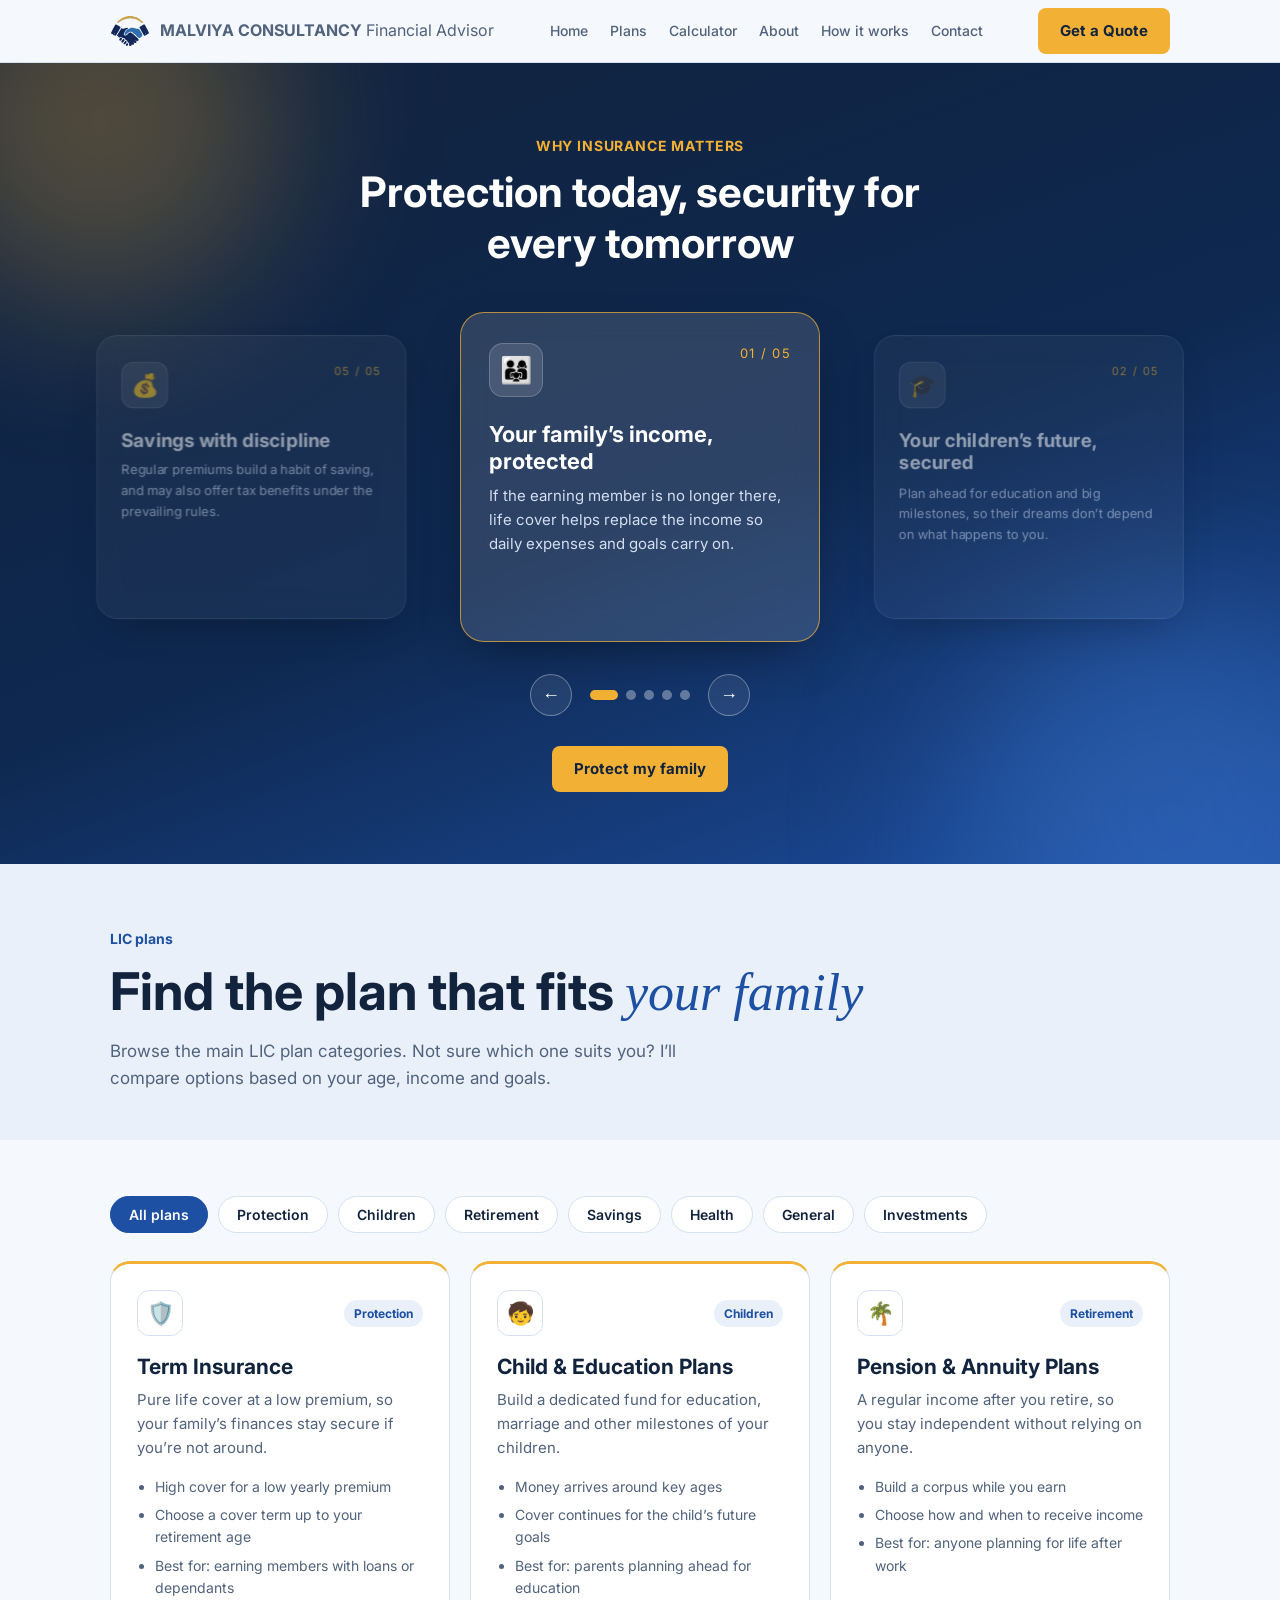
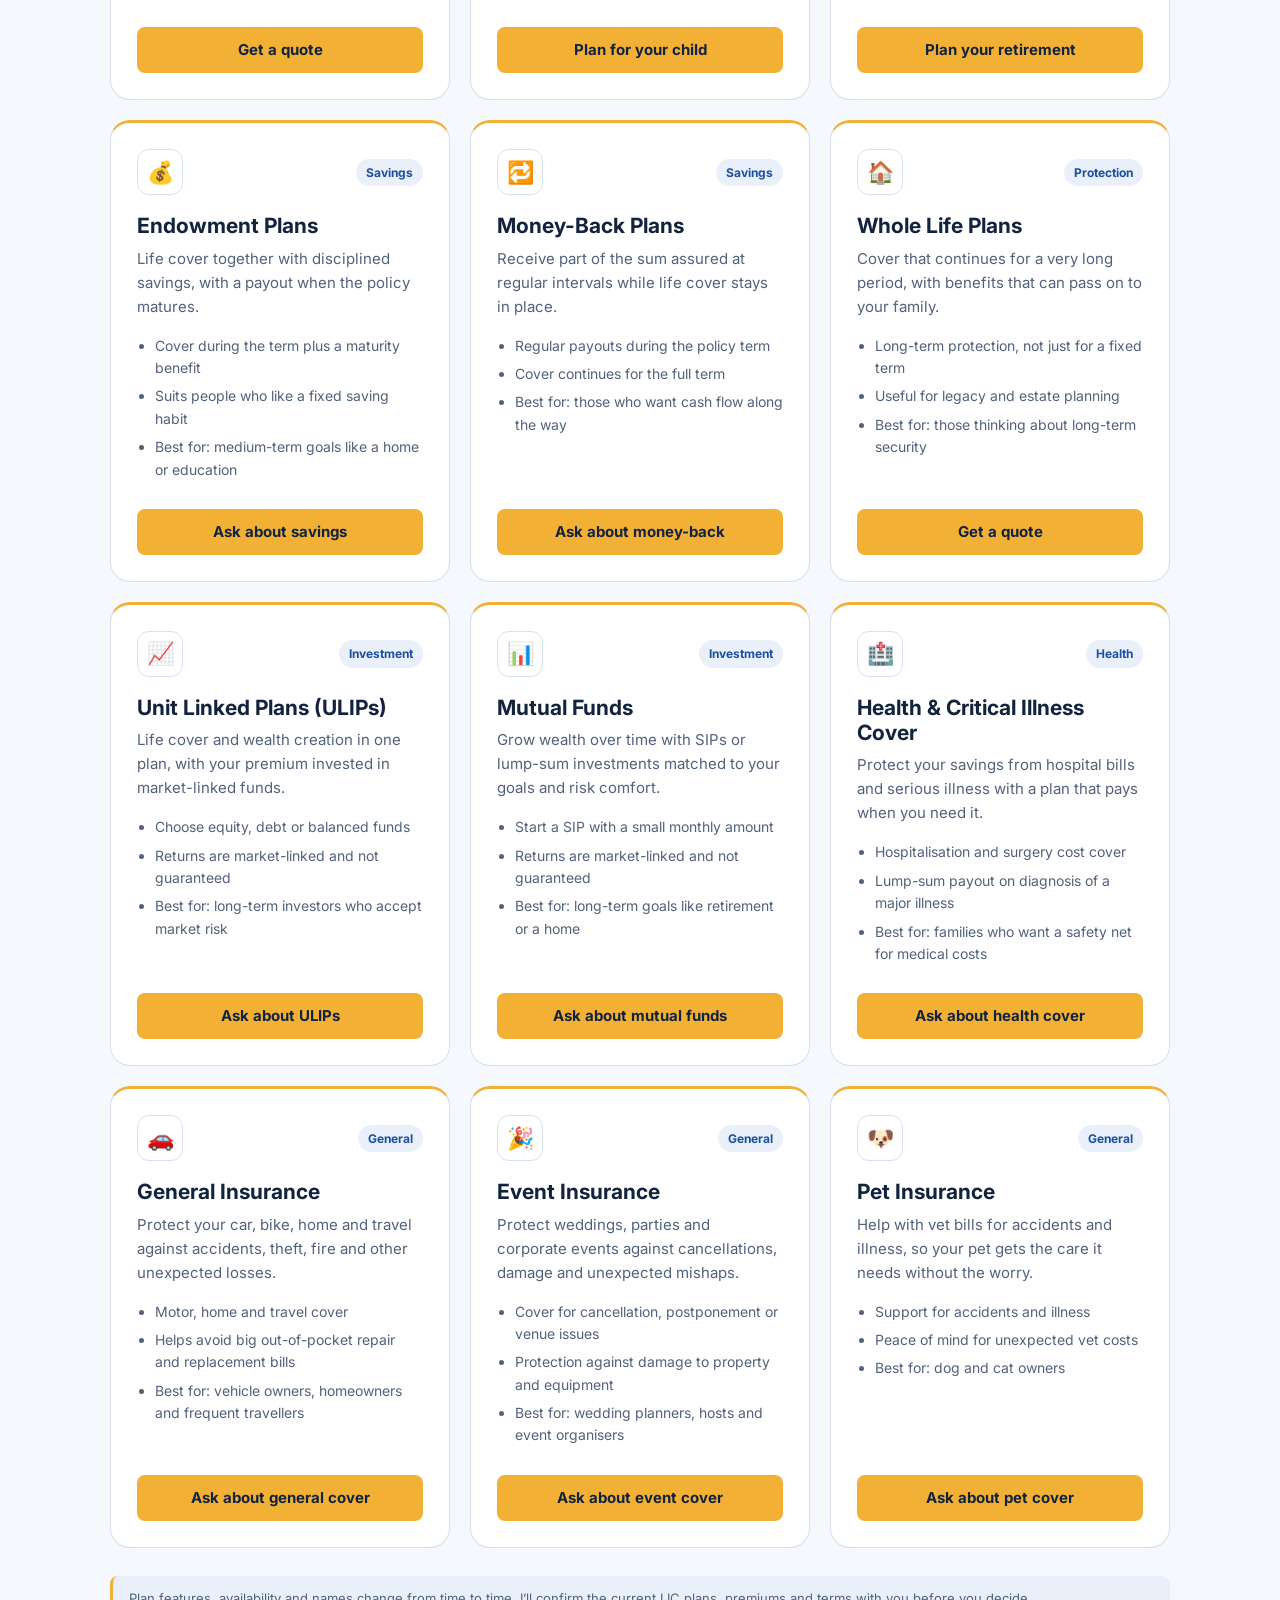
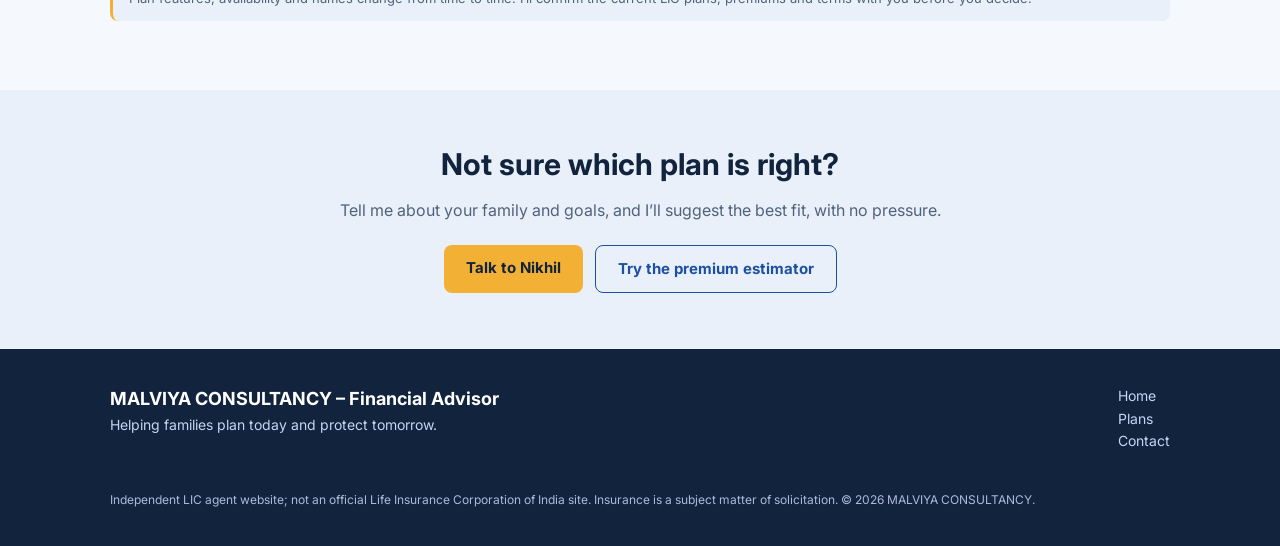
==== plans.html @ bae1ff13 "Add files via upload" ====
<!DOCTYPE html>
<html lang="en">

<head>
  <meta charset="utf-8">
  <meta name="viewport" content="width=device-width, initial-scale=1">
  <title>LIC Plans – Malviya Consultancy</title>
  <meta name="description" content="Browse LIC plan categories: term, child, pension, endowment, money-back, whole life, ULIPs, health, general, event and pet insurance, and mutual funds.">
  <meta name="theme-color" content="#1d4fa3">
  <link rel="icon" type="image/svg+xml" href="images/logo.svg">
  <link rel="stylesheet" href="style/plans.css">
  <link rel="preconnect" href="https://fonts.googleapis.com">
  <link rel="preconnect" href="https://fonts.gstatic.com" crossorigin>
  <link href="https://fonts.googleapis.com/css2?family=Inter:wght@400;500;600;700;800&family=Caveat:wght@600&display=swap" rel="stylesheet">
</head>

<body>

  <header>
    <div class="wrap">
      <nav>
        <a class="logo" href="index.html">
          <img src="images/logo.svg" alt="Nikhil Malviya logo" width="40" height="40">
          <span class="logo-name"><strong>MALVIYA CONSULTANCY</strong> <span>Financial Advisor</span></span>
        </a>
        <ul>
          <li><a href="index.html">Home</a></li>
          <li><a href="plans.html">Plans</a></li>
          <li><a href="index.html#calc">Calculator</a></li>
          <li><a href="index.html#about">About</a></li>
          <li><a href="index.html#how">How it works</a></li>
          <li><a href="index.html#contact">Contact</a></li>
        </ul>
        <a class="btn" href="index.html#contact">Get a Quote</a>
      </nav>
    </div>
  </header>

  <main>
    <section class="fx" id="fx" aria-label="Why insurance matters">
      <div class="wrap">
        <div class="fx-head">
          <div class="fx-eyebrow">Why insurance matters</div>
          <h2>Protection today, security for every tomorrow</h2>
        </div>

        <div class="fx-stage">
          <article class="fx-card">
            <span class="fx-ic">👨‍👩‍👧</span><span class="fx-no">01 / 05</span>
            <h3>Your family’s income, protected</h3>
            <p>If the earning member is no longer there, life cover helps replace the income so daily expenses and goals
              carry on.</p>
          </article>
          <article class="fx-card">
            <span class="fx-ic">🎓</span><span class="fx-no">02 / 05</span>
            <h3>Your children’s future, secured</h3>
            <p>Plan ahead for education and big milestones, so their dreams don’t depend on what happens to you.</p>
          </article>
          <article class="fx-card">
            <span class="fx-ic">🏠</span><span class="fx-no">03 / 05</span>
            <h3>Loans never become a burden</h3>
            <p>A home loan or other liabilities shouldn’t fall on your family. The right cover helps clear them.</p>
          </article>
          <article class="fx-card">
            <span class="fx-ic">🌴</span><span class="fx-no">04 / 05</span>
            <h3>A steady income after retirement</h3>
            <p>Build a corpus while you earn, and receive regular income when you stop working.</p>
          </article>
          <article class="fx-card">
            <span class="fx-ic">💰</span><span class="fx-no">05 / 05</span>
            <h3>Savings with discipline</h3>
            <p>Regular premiums build a habit of saving, and may also offer tax benefits under the prevailing rules.</p>
          </article>
        </div>

        <div class="fx-controls">
          <button class="fx-btn" id="fxPrev" aria-label="Previous">←</button>
          <div class="fx-dots">
            <button class="fx-dot" aria-label="Go to card 1"></button>
            <button class="fx-dot" aria-label="Go to card 2"></button>
            <button class="fx-dot" aria-label="Go to card 3"></button>
            <button class="fx-dot" aria-label="Go to card 4"></button>
            <button class="fx-dot" aria-label="Go to card 5"></button>
          </div>
          <button class="fx-btn" id="fxNext" aria-label="Next">→</button>
        </div>

        <div class="fx-cta"><a class="btn" href="index.html#contact">Protect my family</a></div>
      </div>
    </section>
    <section class="page-hero tint">
      <div class="wrap">
        <div class="eyebrow">LIC plans</div>
        <h1>Find the plan that fits <em>your family</em></h1>
        <p>Browse the main LIC plan categories. Not sure which one suits you? I’ll compare options based on your age,
          income and goals.</p>
      </div>
    </section>

    <section>
      <div class="wrap">
        <div class="chips" id="chips" role="group" aria-label="Filter plans by category">
          <button class="chip active" data-filter="all">All plans</button>
          <button class="chip" data-filter="protection">Protection</button>
          <button class="chip" data-filter="child">Children</button>
          <button class="chip" data-filter="retire">Retirement</button>
          <button class="chip" data-filter="savings">Savings</button>
          <button class="chip" data-filter="health">Health</button>
          <button class="chip" data-filter="general">General</button>
          <button class="chip" data-filter="invest">Investments</button>
        </div>

        <div class="pgrid" id="pgrid">

          <article class="pcard" data-cat="protection">
            <div class="ptop"><span class="pic">🛡️</span><span class="tag">Protection</span></div>
            <h3>Term Insurance</h3>
            <p>Pure life cover at a low premium, so your family’s finances stay secure if you’re not around.</p>
            <ul>
              <li>High cover for a low yearly premium</li>
              <li>Choose a cover term up to your retirement age</li>
              <li>Best for: earning members with loans or dependants</li>
            </ul>
            <a class="btn full" href="index.html#contact">Get a quote</a>
          </article>

          <article class="pcard" data-cat="child">
            <div class="ptop"><span class="pic">🧒</span><span class="tag">Children</span></div>
            <h3>Child &amp; Education Plans</h3>
            <p>Build a dedicated fund for education, marriage and other milestones of your children.</p>
            <ul>
              <li>Money arrives around key ages</li>
              <li>Cover continues for the child’s future goals</li>
              <li>Best for: parents planning ahead for education</li>
            </ul>
            <a class="btn full" href="index.html#contact">Plan for your child</a>
          </article>

          <article class="pcard" data-cat="retire">
            <div class="ptop"><span class="pic">🌴</span><span class="tag">Retirement</span></div>
            <h3>Pension &amp; Annuity Plans</h3>
            <p>A regular income after you retire, so you stay independent without relying on anyone.</p>
            <ul>
              <li>Build a corpus while you earn</li>
              <li>Choose how and when to receive income</li>
              <li>Best for: anyone planning for life after work</li>
            </ul>
            <a class="btn full" href="index.html#contact">Plan your retirement</a>
          </article>

          <article class="pcard" data-cat="savings">
            <div class="ptop"><span class="pic">💰</span><span class="tag">Savings</span></div>
            <h3>Endowment Plans</h3>
            <p>Life cover together with disciplined savings, with a payout when the policy matures.</p>
            <ul>
              <li>Cover during the term plus a maturity benefit</li>
              <li>Suits people who like a fixed saving habit</li>
              <li>Best for: medium-term goals like a home or education</li>
            </ul>
            <a class="btn full" href="index.html#contact">Ask about savings</a>
          </article>

          <article class="pcard" data-cat="savings">
            <div class="ptop"><span class="pic">🔁</span><span class="tag">Savings</span></div>
            <h3>Money-Back Plans</h3>
            <p>Receive part of the sum assured at regular intervals while life cover stays in place.</p>
            <ul>
              <li>Regular payouts during the policy term</li>
              <li>Cover continues for the full term</li>
              <li>Best for: those who want cash flow along the way</li>
            </ul>
            <a class="btn full" href="index.html#contact">Ask about money-back</a>
          </article>

          <article class="pcard" data-cat="protection">
            <div class="ptop"><span class="pic">🏠</span><span class="tag">Protection</span></div>
            <h3>Whole Life Plans</h3>
            <p>Cover that continues for a very long period, with benefits that can pass on to your family.</p>
            <ul>
              <li>Long-term protection, not just for a fixed term</li>
              <li>Useful for legacy and estate planning</li>
              <li>Best for: those thinking about long-term security</li>
            </ul>
            <a class="btn full" href="index.html#contact">Get a quote</a>
          </article>
          <article class="pcard" data-cat="invest">
            <div class="ptop"><span class="pic">📈</span><span class="tag">Investment</span></div>
            <h3>Unit Linked Plans (ULIPs)</h3>
            <p>Life cover and wealth creation in one plan, with your premium invested in market-linked funds.</p>
            <ul>
              <li>Choose equity, debt or balanced funds</li>
              <li>Returns are market-linked and not guaranteed</li>
              <li>Best for: long-term investors who accept market risk</li>
            </ul>
            <a class="btn full" href="index.html#contact">Ask about ULIPs</a>
          </article>

          <article class="pcard" id="mutual" data-cat="invest">
            <div class="ptop"><span class="pic">📊</span><span class="tag">Investment</span></div>
            <h3>Mutual Funds</h3>
            <p>Grow wealth over time with SIPs or lump-sum investments matched to your goals and risk comfort.</p>
            <ul>
              <li>Start a SIP with a small monthly amount</li>
              <li>Returns are market-linked and not guaranteed</li>
              <li>Best for: long-term goals like retirement or a home</li>
            </ul>
            <a class="btn full" href="index.html#contact">Ask about mutual funds</a>
          </article>

          <article class="pcard" id="health" data-cat="health">
            <div class="ptop"><span class="pic">🏥</span><span class="tag">Health</span></div>
            <h3>Health &amp; Critical Illness Cover</h3>
            <p>Protect your savings from hospital bills and serious illness with a plan that pays when you need it.</p>
            <ul>
              <li>Hospitalisation and surgery cost cover</li>
              <li>Lump-sum payout on diagnosis of a major illness</li>
              <li>Best for: families who want a safety net for medical costs</li>
            </ul>
            <a class="btn full" href="index.html#contact">Ask about health cover</a>
          </article>
          
          <article class="pcard" id="general" data-cat="general">
            <div class="ptop"><span class="pic">🚗</span><span class="tag">General</span></div>
            <h3>General Insurance</h3>
            <p>Protect your car, bike, home and travel against accidents, theft, fire and other unexpected losses.</p>
            <ul>
              <li>Motor, home and travel cover</li>
              <li>Helps avoid big out-of-pocket repair and replacement bills</li>
              <li>Best for: vehicle owners, homeowners and frequent travellers</li>
            </ul>
            <a class="btn full" href="index.html#contact">Ask about general cover</a>
          </article>
          <article class="pcard" id="event" data-cat="general">
            <div class="ptop"><span class="pic">🎉</span><span class="tag">General</span></div>
            <h3>Event Insurance</h3>
            <p>Protect weddings, parties and corporate events against cancellations, damage and unexpected mishaps.</p>
            <ul>
              <li>Cover for cancellation, postponement or venue issues</li>
              <li>Protection against damage to property and equipment</li>
              <li>Best for: wedding planners, hosts and event organisers</li>
            </ul>
            <a class="btn full" href="index.html#contact">Ask about event cover</a>
          </article>
          <article class="pcard" id="pet" data-cat="general">
            <div class="ptop"><span class="pic">🐶</span><span class="tag">General</span></div>
            <h3>Pet Insurance</h3>
            <p>Help with vet bills for accidents and illness, so your pet gets the care it needs without the worry.</p>
            <ul>
              <li>Support for accidents and illness</li>
              <li>Peace of mind for unexpected vet costs</li>
              <li>Best for: dog and cat owners</li>
            </ul>
            <a class="btn full" href="index.html#contact">Ask about pet cover</a>
          </article>

        </div>

        <p class="note-box">Plan features, availability and names change from time to time. I’ll confirm the current LIC
          plans, premiums and terms with you before you decide.</p>
      </div>
    </section>

    <section class="tint">
      <div class="wrap center">
        <h2>Not sure which plan is right?</h2>
        <p>Tell me about your family and goals, and I’ll suggest the best fit, with no pressure.</p>
        <div class="btns" style="justify-content:center"><a class="btn" href="index.html#contact">Talk to Nikhil</a><a
            class="btn o" href="index.html#calc">Try the premium estimator</a></div>
      </div>
    </section>
  </main>

  <footer>
    <div class="wrap">
      <div><b>MALVIYA CONSULTANCY – Financial Advisor</b><br>Helping families plan today and protect tomorrow.</div>
      <div><a href="index.html">Home</a><a href="plans.html">Plans</a><a href="index.html#contact">Contact</a></div>
      <div class="note full">Independent LIC agent website; not an official Life Insurance Corporation of India site.
        Insurance is a subject matter of solicitation. © 2026 MALVIYA CONSULTANCY.</div>
    </div>
  </footer>

  <script src="script.js" defer></script>
  <script src="transition.js" defer></script>
</body>

</html>
---- style/plans.css ----
:root {
    --primary: #1d4fa3;
    --primary-dark: #153b7c;
    --bg: #f5f8fd;
    --tint: #e9f0fa;
    --card: #ffffff;
    --line: #d5e1f2;
    --head: #12233d;
    --text: #51627c;
    --footer: #12233d;
    --gold: #f2b134;
    --gold-dark: #e5a21f;
}

* {
    box-sizing: border-box
}

html {
    scroll-behavior: smooth;
    scroll-padding-top: 70px
}

body {
    margin: 0;
    background: var(--bg);
    color: var(--text);
    font-family: Inter, system-ui, -apple-system, Segoe UI, Roboto, sans-serif;
    line-height: 1.6
}

h1,
h2,
h3 {
    color: var(--head);
    margin: 0;
    line-height: 1.2
}

h2 {
    font-size: 30px;
    margin-bottom: 8px
}

.wrap {
    max-width: 1100px;
    margin: auto;
    padding: 0 20px
}

section {
    padding: 56px 0
}

.tint {
    background: var(--tint)
}

.center {
    text-align: center
}

/* header */
header {
    position: sticky;
    top: 0;
    z-index: 10;
    background: var(--bg);
    border-bottom: 1px solid var(--line)
}

nav {
    display: flex;
    align-items: center;
    justify-content: space-between;
    height: 62px
}

.logo {
    font-weight: 800;
    color: var(--head);
    display: flex;
    gap: 8px;
    align-items: center;
    text-decoration: none;
    white-space: nowrap
}

.logo b {
    width: 28px;
    height: 28px;
    border-radius: 50%;
    border: 3px solid var(--primary);
    display: inline-block;
    flex: none
}

.logo span {
    font-weight: 400;
    color: var(--text)
}

nav ul {
    display: flex;
    gap: 22px;
    list-style: none;
    margin: 0;
    padding: 0;
    font-size: 14px
}

nav a {
    color: var(--text);
    text-decoration: none;
    font-weight: 500
}

nav ul a:hover {
    color: var(--primary)
}

nav .btn {
    white-space: nowrap
}

/* buttons */
.btn {
    display: inline-block;
    background: var(--gold);
    color: var(--head);
    font-weight: 700;
    padding: 11px 22px;
    border-radius: 8px;
    text-decoration: none;
    border: 0;
    font-size: 15px;
    cursor: pointer;
    font-family: inherit
}

.btn:hover {
    background: var(--gold-dark)
}

.btn.o {
    background: transparent;
    color: var(--primary);
    border: 1.5px solid var(--primary)
}

.btn.o:hover {
    background: var(--primary);
    color: #fff
}

.btn.full {
    width: 100%;
    margin-top: 16px
}

.btns {
    display: flex;
    gap: 12px;
    margin-top: 22px;
    flex-wrap: wrap
}

/* hero */
.hero {
    display: grid;
    grid-template-columns: 1.1fr 1fr;
    gap: 36px;
    align-items: center;
    padding: 56px 20px
}

.eyebrow {
    color: var(--primary);
    font-weight: 700;
    font-size: 14px
}

.hero h1 {
    font-size: clamp(34px, 5vw, 54px);
    margin: 10px 0 14px;
    min-height: 2.5em
}

.hero h1 .hl {
    color: var(--primary)
}

.art {
    background: linear-gradient(135deg, #d9e6f8, #f8ebcb);
    border-radius: 20px;
    aspect-ratio: 4/3;
    display: grid;
    place-items: center
}

/* cards */
.grid3 {
    display: grid;
    grid-template-columns: repeat(3, 1fr);
    gap: 16px
}

.card {
    background: var(--card);
    border: 1px solid var(--line);
    border-top: 3px solid var(--gold);
    border-radius: 14px;
    padding: 20px
}

.tint .card {
    background: #fff
}

.card h3 {
    font-size: 17px;
    margin: 10px 0 6px
}

.card p {
    margin: 0;
    font-size: 14px
}

.two {
    display: grid;
    grid-template-columns: 1fr 1fr;
    gap: 36px;
    align-items: center
}

/* forms */
label {
    display: block;
    font-size: 13px;
    font-weight: 600;
    margin: 12px 0 4px;
    color: var(--head)
}

input,
select {
    width: 100%;
    padding: 11px;
    border-radius: 8px;
    border: 1px solid var(--line);
    background: #fff;
    color: var(--head);
    font-size: 15px;
    font-family: inherit
}

input:focus,
select:focus {
    outline: 2px solid var(--gold);
    border-color: var(--primary)
}

.res {
    margin-top: 16px;
    border: 1px dashed var(--primary);
    border-radius: 10px;
    padding: 14px;
    background: var(--tint)
}

.res strong {
    display: block;
    font-size: 26px;
    color: var(--primary)
}

.res small {
    font-size: 12px
}

/* plans (home page) */
.plans-head {
    display: grid;
    grid-template-columns: 1.4fr 1fr;
    gap: 40px;
    align-items: end;
    margin-bottom: 36px
}

.plans-head h2 {
    font-size: clamp(32px, 4.5vw, 52px);
    line-height: 1.15;
    margin: 0
}

.plans-head em {
    font-family: Georgia, 'Times New Roman', serif;
    font-style: italic;
    font-weight: 400;
    color: var(--primary)
}

.plans-head p {
    margin: 0;
    font-size: 17px
}

.plan-grid {
    display: grid;
    grid-template-columns: repeat(3, 1fr);
    gap: 20px
}

.plan {
    position: relative;
    display: flex;
    flex-direction: column;
    background: var(--card);
    border: 1px solid var(--line);
    border-top: 3px solid var(--gold);
    border-radius: 24px;
    padding: 32px;
    transition: transform .2s, box-shadow .2s, border-color .2s
}

.plan:hover {
    transform: translateY(-3px);
    border-color: var(--gold);
    box-shadow: 0 10px 26px rgba(29, 79, 163, .16)
}

.num {
    position: absolute;
    top: 24px;
    right: 28px;
    font-size: 13px;
    letter-spacing: .1em;
    color: var(--gold-dark)
}

.pic {
    width: 46px;
    height: 46px;
    border-radius: 12px;
    background: #fff;
    border: 1px solid var(--line);
    display: grid;
    place-items: center;
    font-size: 22px;
    margin-bottom: 28px
}

.plan h3 {
    font-size: 22px;
    margin: 0 0 10px
}

.plan p {
    margin: 0 0 28px;
    font-size: 15px;
    flex: 1
}

.more {
    border-top: 1px solid var(--line);
    padding-top: 18px;
    color: var(--head);
    font-weight: 600;
    font-size: 15px;
    text-decoration: none
}

.more:hover {
    color: var(--primary)
}

/* ===== How it works – accordion gallery ===== */
.accordion-gallery {
    --ag-accent: var(--gold);
    --ag-gap: 10px;
    --ag-radius: 16px;
    display: flex;
    flex-direction: row;
    gap: var(--ag-gap);
    width: 100%;
    height: 440px;
    margin-top: 32px;
    perspective: 1400px;
    perspective-origin: 50% 50%;
    text-align: left;
}

.ag-panel {
    --ag-gray: .7;
    --ag-dim: .3;
    position: relative;
    flex: 1 1 0;
    min-width: 0;
    min-height: 0;
    overflow: hidden;
    border-radius: var(--ag-radius);
    cursor: pointer;
    outline: none;
    transform-style: preserve-3d;
    transform-origin: center;
    background: #12233d;
    box-shadow: 0 12px 30px -16px rgba(18, 35, 61, .6);
    will-change: flex-grow, transform;
    -webkit-tap-highlight-color: transparent;
}

.ag-panel:focus-visible {
    box-shadow: 0 0 0 2px var(--ag-accent), 0 12px 30px -16px rgba(18, 35, 61, .6)
}

.ag-frame {
    position: absolute;
    inset: 0;
    display: block;
    overflow: hidden;
    border-radius: inherit
}

.ag-media {
    position: absolute;
    inset: 0;
    display: block;
    background: var(--bg);
    filter: grayscale(var(--ag-gray))
}

.ag-panel:nth-child(1) .ag-media {
    background: linear-gradient(160deg, #3b74c9, #1d4fa3)
}

.ag-panel:nth-child(2) .ag-media {
    background: linear-gradient(160deg, #2f63b5, #173f85)
}

.ag-panel:nth-child(3) .ag-media {
    background: linear-gradient(160deg, #254f9b, #12336b)
}

.ag-panel:nth-child(4) .ag-media {
    background: linear-gradient(160deg, #1c4082, #0e2850)
}

.ag-panel:nth-child(5) .ag-media {
    background: linear-gradient(160deg, #16336a, #12233d)
}

.ag-art {
    position: absolute;
    top: 22px;
    left: 22px;
    display: flex;
    flex-direction: column;
    gap: 10px;
    will-change: transform
}

.ag-art b {
    font-size: clamp(28px, 3.2vw, 44px);
    line-height: 1;
    color: var(--gold);
    font-weight: 800;
    letter-spacing: -.02em
}

.ag-art i {
    font-style: normal;
    font-size: clamp(28px, 3vw, 40px);
    line-height: 1
}

.ag-overlay {
    position: absolute;
    inset: 0;
    pointer-events: none;
    background: linear-gradient(180deg, transparent 40%, rgba(11, 25, 50, .65) 100%), rgba(11, 25, 50, var(--ag-dim))
}

.ag-label {
    position: absolute;
    left: 20px;
    right: 20px;
    bottom: 20px;
    z-index: 2;
    display: flex;
    align-items: stretch;
    gap: 12px;
    pointer-events: none
}

.ag-bar {
    flex: none;
    width: 3px;
    border-radius: 3px;
    background: var(--ag-accent);
    opacity: 0;
    box-shadow: 0 0 12px rgba(242, 177, 52, .6)
}

.ag-text {
    display: block;
    color: #fff;
    opacity: 0;
    text-shadow: 0 2px 14px rgba(0, 0, 0, .4)
}

.ag-text strong {
    display: block;
    font-size: clamp(17px, 1.6vw, 22px);
    line-height: 1.25
}

.ag-text small {
    display: block;
    margin-top: 4px;
    font-size: 14px;
    line-height: 1.45;
    opacity: .92;
    max-width: 34ch
}

/* advisor */
.who {
    display: flex;
    gap: 16px;
    align-items: center;
    margin-top: 16px
}

.who h3 {
    font-size: 18px;
    margin: 0
}

.av {
    width: 56px;
    height: 56px;
    border-radius: 50%;
    background: var(--primary);
    color: #fff;
    display: grid;
    place-items: center;
    font-weight: 800;
    flex: none
}

/* footer */
footer {
    background: var(--footer);
    color: #c4d6f2;
    padding: 36px 0;
    font-size: 14px
}

footer .wrap {
    display: flex;
    justify-content: space-between;
    gap: 20px;
    flex-wrap: wrap
}

footer b {
    color: #fff;
    font-size: 18px
}

footer a {
    color: #c4d6f2;
    display: block;
    text-decoration: none
}

footer a:hover {
    color: #fff
}

.note {
    font-size: 12px;
    margin-top: 18px;
    opacity: .85
}

footer .full {
    flex-basis: 100%
}

/* ===== Plans page ===== */
.page-hero {
    padding: 64px 0 48px
}

.page-hero h1 {
    font-size: clamp(32px, 5vw, 52px);
    margin: 10px 0 14px
}

.page-hero h1 em {
    font-family: Georgia, 'Times New Roman', serif;
    font-style: italic;
    font-weight: 400;
    color: var(--primary)
}

.page-hero p {
    max-width: 56ch;
    margin: 0;
    font-size: 17px
}

.chips {
    display: flex;
    gap: 10px;
    flex-wrap: wrap;
    margin-bottom: 28px
}

.chip {
    border: 1.5px solid var(--line);
    background: #fff;
    color: var(--head);
    padding: 9px 18px;
    border-radius: 999px;
    font-weight: 600;
    font-size: 14px;
    cursor: pointer;
    font-family: inherit
}

.chip:hover {
    border-color: var(--primary)
}

.chip.active {
    background: var(--primary);
    border-color: var(--primary);
    color: #fff
}

.pgrid {
    display: grid;
    grid-template-columns: repeat(3, 1fr);
    gap: 20px
}

.pcard {
    display: flex;
    flex-direction: column;
    background: #fff;
    border: 1px solid var(--line);
    border-top: 3px solid var(--gold);
    border-radius: 20px;
    padding: 26px;
    transition: transform .2s, box-shadow .2s
}

.pcard:hover {
    transform: translateY(-3px);
    box-shadow: 0 10px 26px rgba(29, 79, 163, .16)
}

.pcard[hidden] {
    display: none
}

.ptop {
    display: flex;
    justify-content: space-between;
    align-items: center;
    margin-bottom: 18px
}

.ptop .pic {
    margin-bottom: 0
}

.tag {
    font-size: 12px;
    font-weight: 700;
    color: var(--primary);
    background: var(--tint);
    padding: 4px 10px;
    border-radius: 999px
}

.pcard h3 {
    font-size: 21px;
    margin: 0 0 8px
}

.pcard p {
    margin: 0 0 16px;
    font-size: 15px
}

.pcard ul {
    margin: 0 0 22px;
    padding-left: 18px;
    font-size: 14px;
    flex: 1
}

.pcard li {
    margin-bottom: 6px
}

.pcard .btn.full {
    margin-top: 0;
    text-align: center
}

.note-box {
    margin-top: 28px;
    font-size: 13px;
    background: var(--tint);
    border-left: 3px solid var(--gold);
    padding: 12px 16px;
    border-radius: 8px
}

/* responsive */
@media(max-width:900px) {
    .pgrid {
        grid-template-columns: 1fr 1fr
    }
}

@media(max-width:820px) {
    nav ul {
        display: none
    }

    .hero,
    .two {
        grid-template-columns: 1fr
    }

    .grid3 {
        grid-template-columns: 1fr
    }

    .plans-head {
        grid-template-columns: 1fr;
        gap: 12px
    }

    .plan-grid {
        grid-template-columns: 1fr
    }
}

@media(max-width:600px) {
    .pgrid {
        grid-template-columns: 1fr
    }

    .logo span {
        display: none
    }

    nav .btn {
        padding: 9px 14px;
        font-size: 14px
    }
}

@media(max-width:520px) {
    .accordion-gallery {
        flex-direction: column;
        perspective: none;
        height: auto
    }

    .ag-panel {
        flex: 0 0 auto;
        height: 84px;
        transform: none !important
    }

    .ag-art {
        flex-direction: row;
        align-items: center;
        top: 18px
    }
}

@media(prefers-reduced-motion:reduce) {

    .ag-panel,
    .ag-art {
        will-change: auto
    }
}

/* ===== Why insurance matters – glass card carousel ===== */
.fx {
    position: relative;
    overflow: hidden;
    color: #fff;
    padding: 72px 0;
    background: linear-gradient(160deg, #12233d 0%, #0e2850 55%, #1d4fa3 100%)
}

.fx::before,
.fx::after {
    content: "";
    position: absolute;
    border-radius: 50%;
    filter: blur(80px);
    pointer-events: none
}

.fx::before {
    width: 360px;
    height: 360px;
    background: rgba(242, 177, 52, .28);
    top: -120px;
    left: -80px
}

.fx::after {
    width: 420px;
    height: 420px;
    background: rgba(59, 116, 201, .45);
    bottom: -160px;
    right: -100px
}

.fx .wrap {
    position: relative;
    z-index: 1
}

.fx-head {
    text-align: center;
    max-width: 640px;
    margin: 0 auto
}

.fx-eyebrow {
    color: var(--gold);
    font-weight: 700;
    font-size: 14px;
    letter-spacing: .06em;
    text-transform: uppercase
}

.fx h2 {
    color: #fff;
    font-size: clamp(28px, 4vw, 42px);
    margin: 10px 0 0
}

.fx-stage {
    position: relative;
    height: 330px;
    margin-top: 44px
}

.fx-card {
    position: absolute;
    top: 0;
    left: 50%;
    width: min(360px, 82%);
    height: 100%;
    padding: 30px 28px;
    border-radius: 24px;
    background: rgba(255, 255, 255, .08);
    border: 1px solid rgba(255, 255, 255, .2);
    -webkit-backdrop-filter: blur(16px);
    backdrop-filter: blur(16px);
    box-shadow: 0 20px 50px -20px rgba(0, 0, 0, .5);
    transition: transform .6s cubic-bezier(.22, .8, .3, 1), opacity .6s, border-color .6s;
    opacity: 0;
    pointer-events: none;
    transform: translateX(-50%) scale(.7);
    cursor: pointer;
}

.fx-card[data-pos="0"] {
    opacity: 1;
    pointer-events: auto;
    transform: translateX(-50%) scale(1);
    z-index: 3;
    border-color: rgba(242, 177, 52, .7);
    background: rgba(255, 255, 255, .13);
    cursor: default
}

.fx-card[data-pos="-1"] {
    opacity: .55;
    pointer-events: auto;
    transform: translateX(calc(-50% - 108%)) scale(.86);
    z-index: 2
}

.fx-card[data-pos="1"] {
    opacity: .55;
    pointer-events: auto;
    transform: translateX(calc(-50% + 108%)) scale(.86);
    z-index: 2
}

.fx-ic {
    display: grid;
    place-items: center;
    width: 54px;
    height: 54px;
    border-radius: 14px;
    font-size: 26px;
    background: rgba(255, 255, 255, .12);
    border: 1px solid rgba(255, 255, 255, .2)
}

.fx-no {
    position: absolute;
    top: 30px;
    right: 28px;
    font-size: 13px;
    letter-spacing: .1em;
    color: var(--gold)
}

.fx-card h3 {
    color: #fff;
    font-size: 22px;
    margin: 24px 0 10px
}

.fx-card p {
    margin: 0;
    color: #d3def2;
    font-size: 15px;
    line-height: 1.6
}

.fx-controls {
    display: flex;
    align-items: center;
    justify-content: center;
    gap: 18px;
    margin-top: 32px
}

.fx-btn {
    width: 42px;
    height: 42px;
    border-radius: 50%;
    border: 1px solid rgba(255, 255, 255, .35);
    background: rgba(255, 255, 255, .08);
    color: #fff;
    font-size: 18px;
    cursor: pointer
}

.fx-btn:hover {
    background: var(--gold);
    border-color: var(--gold);
    color: var(--head)
}

.fx-dots {
    display: flex;
    gap: 8px
}

.fx-dot {
    width: 10px;
    height: 10px;
    padding: 0;
    border-radius: 999px;
    border: 0;
    background: rgba(255, 255, 255, .35);
    cursor: pointer;
    transition: width .3s, background .3s
}

.fx-dot.on {
    width: 28px;
    background: var(--gold)
}

.fx-cta {
    text-align: center;
    margin-top: 30px
}

@media(max-width:760px) {
    .fx-stage {
        height: 350px
    }

    .fx-card[data-pos="-1"],
    .fx-card[data-pos="1"] {
        opacity: 0;
        pointer-events: none
    }
}

/* ===== Why insurance matters – glass card carousel ===== */
.fx {
    position: relative;
    overflow: hidden;
    color: #fff;
    padding: 72px 0;
    background: linear-gradient(160deg, #12233d 0%, #0e2850 55%, #1d4fa3 100%)
}

.fx::before,
.fx::after {
    content: "";
    position: absolute;
    border-radius: 50%;
    filter: blur(80px);
    pointer-events: none
}

.fx::before {
    width: 360px;
    height: 360px;
    background: rgba(242, 177, 52, .28);
    top: -120px;
    left: -80px
}

.fx::after {
    width: 420px;
    height: 420px;
    background: rgba(59, 116, 201, .45);
    bottom: -160px;
    right: -100px
}

.fx .wrap {
    position: relative;
    z-index: 1
}

.fx-head {
    text-align: center;
    max-width: 640px;
    margin: 0 auto
}

.fx-eyebrow {
    color: var(--gold);
    font-weight: 700;
    font-size: 14px;
    letter-spacing: .06em;
    text-transform: uppercase
}

.fx h2 {
    color: #fff;
    font-size: clamp(28px, 4vw, 42px);
    margin: 10px 0 0
}

.fx-stage {
    position: relative;
    height: 330px;
    margin-top: 44px
}

.fx-card {
    position: absolute;
    top: 0;
    left: 50%;
    width: min(360px, 82%);
    height: 100%;
    padding: 30px 28px;
    border-radius: 24px;
    background: rgba(255, 255, 255, .08);
    border: 1px solid rgba(255, 255, 255, .2);
    -webkit-backdrop-filter: blur(16px);
    backdrop-filter: blur(16px);
    box-shadow: 0 20px 50px -20px rgba(0, 0, 0, .5);
    transition: transform .6s cubic-bezier(.22, .8, .3, 1), opacity .6s, border-color .6s;
    opacity: 0;
    pointer-events: none;
    transform: translateX(-50%) scale(.7);
    cursor: pointer;
}

.fx-card[data-pos="0"] {
    opacity: 1;
    pointer-events: auto;
    transform: translateX(-50%) scale(1);
    z-index: 3;
    border-color: rgba(242, 177, 52, .7);
    background: rgba(255, 255, 255, .13);
    cursor: default
}

.fx-card[data-pos="-1"] {
    opacity: .55;
    pointer-events: auto;
    transform: translateX(calc(-50% - 108%)) scale(.86);
    z-index: 2
}

.fx-card[data-pos="1"] {
    opacity: .55;
    pointer-events: auto;
    transform: translateX(calc(-50% + 108%)) scale(.86);
    z-index: 2
}

.fx-ic {
    display: grid;
    place-items: center;
    width: 54px;
    height: 54px;
    border-radius: 14px;
    font-size: 26px;
    background: rgba(255, 255, 255, .12);
    border: 1px solid rgba(255, 255, 255, .2)
}

.fx-no {
    position: absolute;
    top: 30px;
    right: 28px;
    font-size: 13px;
    letter-spacing: .1em;
    color: var(--gold)
}

.fx-card h3 {
    color: #fff;
    font-size: 22px;
    margin: 24px 0 10px
}

.fx-card p {
    margin: 0;
    color: #d3def2;
    font-size: 15px;
    line-height: 1.6
}

.fx-controls {
    display: flex;
    align-items: center;
    justify-content: center;
    gap: 18px;
    margin-top: 32px
}

.fx-btn {
    width: 42px;
    height: 42px;
    border-radius: 50%;
    border: 1px solid rgba(255, 255, 255, .35);
    background: rgba(255, 255, 255, .08);
    color: #fff;
    font-size: 18px;
    cursor: pointer
}

.fx-btn:hover {
    background: var(--gold);
    border-color: var(--gold);
    color: var(--head)
}

.fx-dots {
    display: flex;
    gap: 8px
}

.fx-dot {
    width: 10px;
    height: 10px;
    padding: 0;
    border-radius: 999px;
    border: 0;
    background: rgba(255, 255, 255, .35);
    cursor: pointer;
    transition: width .3s, background .3s
}

.fx-dot.on {
    width: 28px;
    background: var(--gold)
}

.fx-cta {
    text-align: center;
    margin-top: 30px
}

@media(max-width:760px) {
    .fx-stage {
        height: 350px
    }

    .fx-card[data-pos="-1"],
    .fx-card[data-pos="1"] {
        opacity: 0;
        pointer-events: none
    }
}

/* Mobile header spacing – works whatever the class names are */
@media (max-width: 600px) {

    header nav,
    header>div,
    header .wrap {
        display: flex !important;
        align-items: center !important;
        justify-content: space-between !important;
        gap: 14px !important;
    }

    header .wrap {
        padding-left: 16px !important;
        padding-right: 16px !important;
    }

    /* the logo / brand name */
    header nav>a:first-child,
    header .logo {
        min-width: 0 !important;
        font-size: 14px !important;
        line-height: 1.2 !important;
        flex: 1 1 auto !important;
    }

    /* the Get a Quote button */
    header nav>a:last-child,
    header .btn {
        flex: none !important;
        padding: 9px 14px !important;
        font-size: 14px !important;
        white-space: nowrap !important;
    }
}

/* ===== Smooth page transitions ===== */
/* Chrome, Edge and Safari: native cross-fade between pages */
@view-transition {
    navigation: auto;
}

::view-transition-old(root) {
    animation: pt-out .35s ease both;
}

::view-transition-new(root) {
    animation: pt-in .45s ease both;
}

@keyframes pt-out {
    to {
        opacity: 0;
    }
}

@keyframes pt-in {
    from {
        opacity: 0;
    }
}

/* Other browsers (e.g. Firefox): fallback fade, switched on by transition.js */
body.pt-fallback-in {
    animation: pt-in .45s ease both;
}

body.pt-fallback-out {
    opacity: 0;
    transition: opacity .3s ease;
}

@media (prefers-reduced-motion: reduce) {

    ::view-transition-old(root),
    ::view-transition-new(root) {
        animation: none;
    }

    body.pt-fallback-in {
        animation: none;
    }

    body.pt-fallback-out {
        transition: none;
        opacity: 1;
    }
}

/* Logo */
.logo { display: flex; align-items: center; gap: 10px; text-decoration: none; }
.logo img {
  width: 40px;
  height: 40px;          /* always square, so the ratio never changes */
  flex: none;            /* stops the logo shrinking next to long text */
  display: block;
}

@media (max-width: 600px) {
  .logo img { width: 32px; height: 32px; }
}
/* Logo text */
.logo-name {
  display: block;
  min-width: 0;
  font-weight: 800;
  line-height: 1.2;
  color: #072251;
  white-space: nowrap;
}
.logo-name span {              /* "· LIC Advisor" part */
  font-weight: 400;
  color: var(--text);
}

@media (max-width: 600px) {
  .logo-name { font-size: 15px; }
  .logo-name span { display: none; }   /* hide only "· LIC Advisor" on phones */
}




body { overflow-x: hidden; }

@media (max-width: 600px) {
  .logo { overflow: hidden; }
  .logo-name { font-size: 13px; overflow: hidden; text-overflow: ellipsis; }
  .page-hero { padding: 40px 0 32px; }
  .fx { padding: 48px 0; }
  .fx-stage { height: 380px; }
  .fx-card { padding: 24px 20px; }
  .fx-card h3 { font-size: 20px; }
  .pcard { padding: 20px; }
  .chips { gap: 8px; }
  .chip { padding: 8px 14px; font-size: 13px; }
}




@media (max-width: 820px) {
    html { scroll-padding-top: 110px; }

    header nav {
        width: 100%;
        height: auto;
        flex-wrap: wrap;
        row-gap: 2px !important;
        padding: 8px 0 4px;
    }

    header nav ul {
        display: flex;
        order: 3;
        flex: 0 0 100%;
        gap: 18px;
        overflow-x: auto;
        white-space: nowrap;
        padding: 4px 0 8px;
        font-size: 14px;
        scrollbar-width: none;
    }

    header nav ul::-webkit-scrollbar { display: none; }
}

@media (max-width: 600px) {
    .logo .logo-name { display: block; font-size: 13px; }
    .logo .logo-name span { display: none; }
}
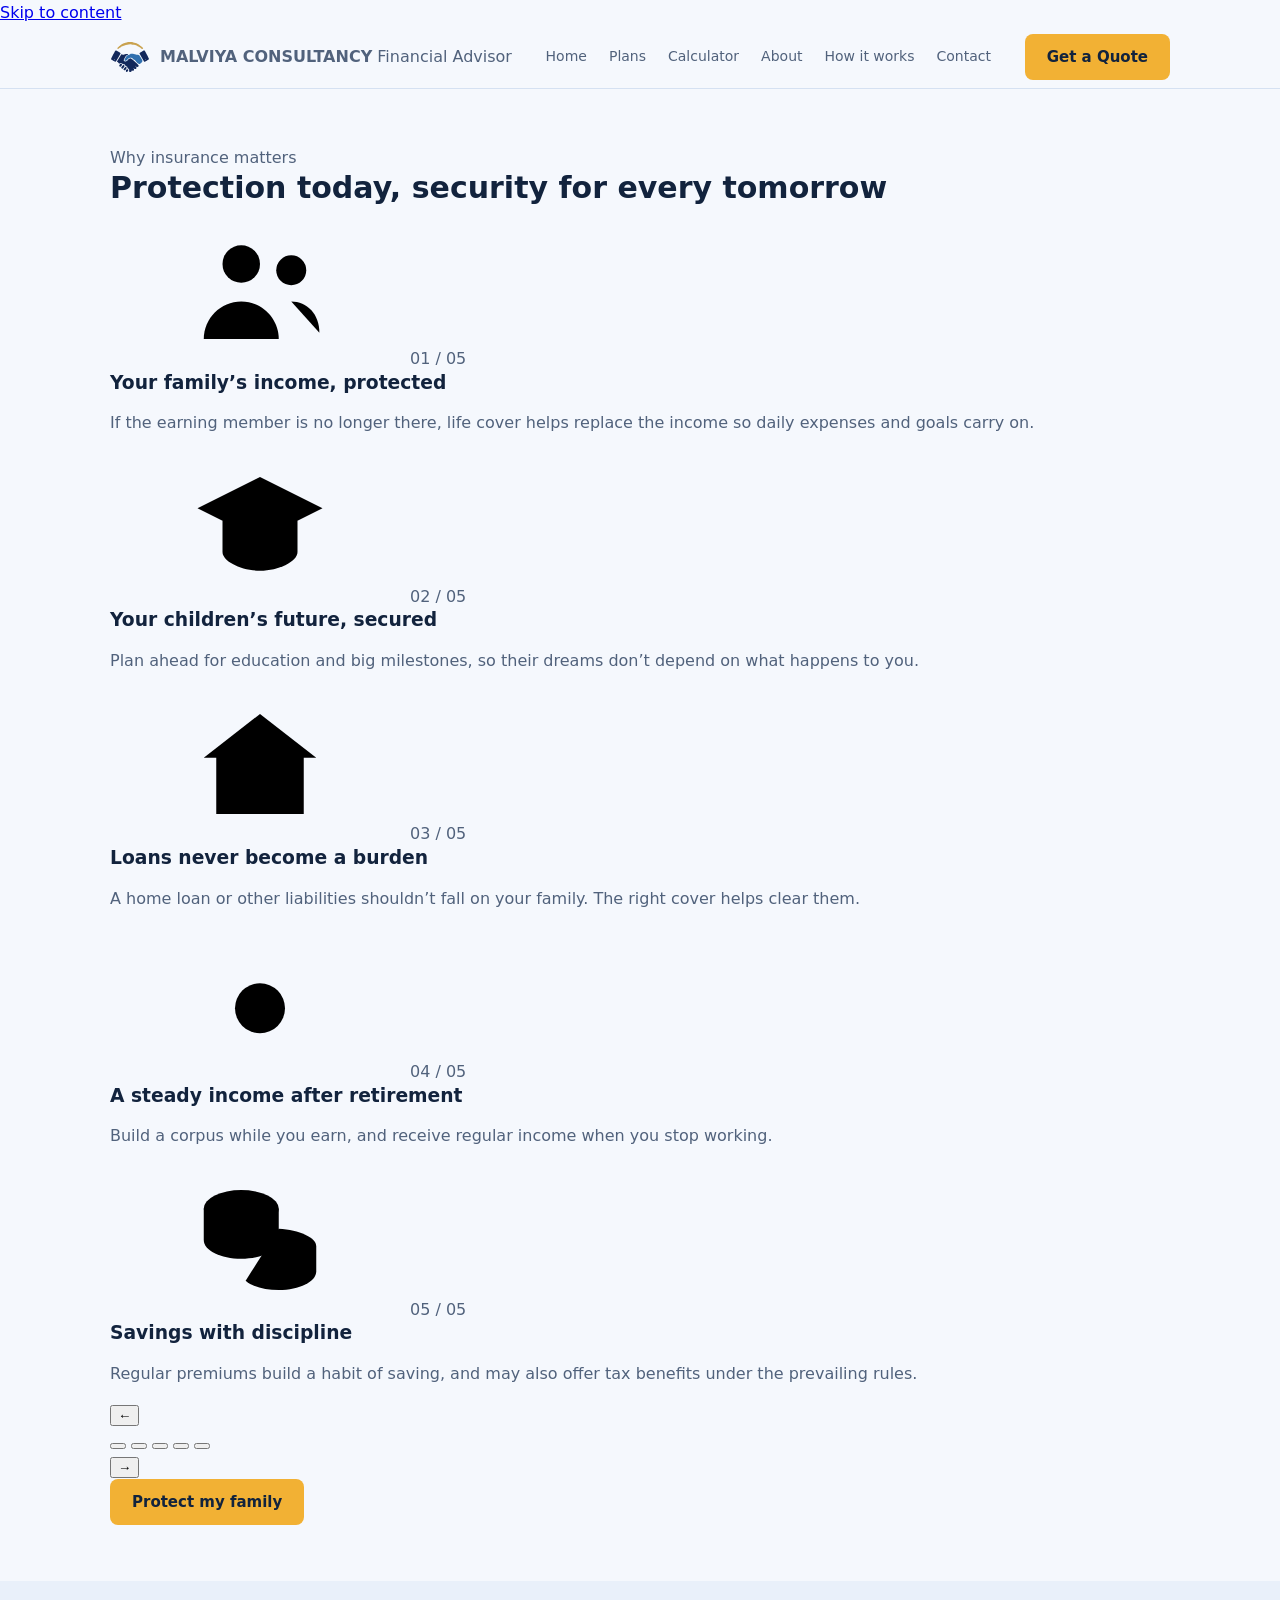
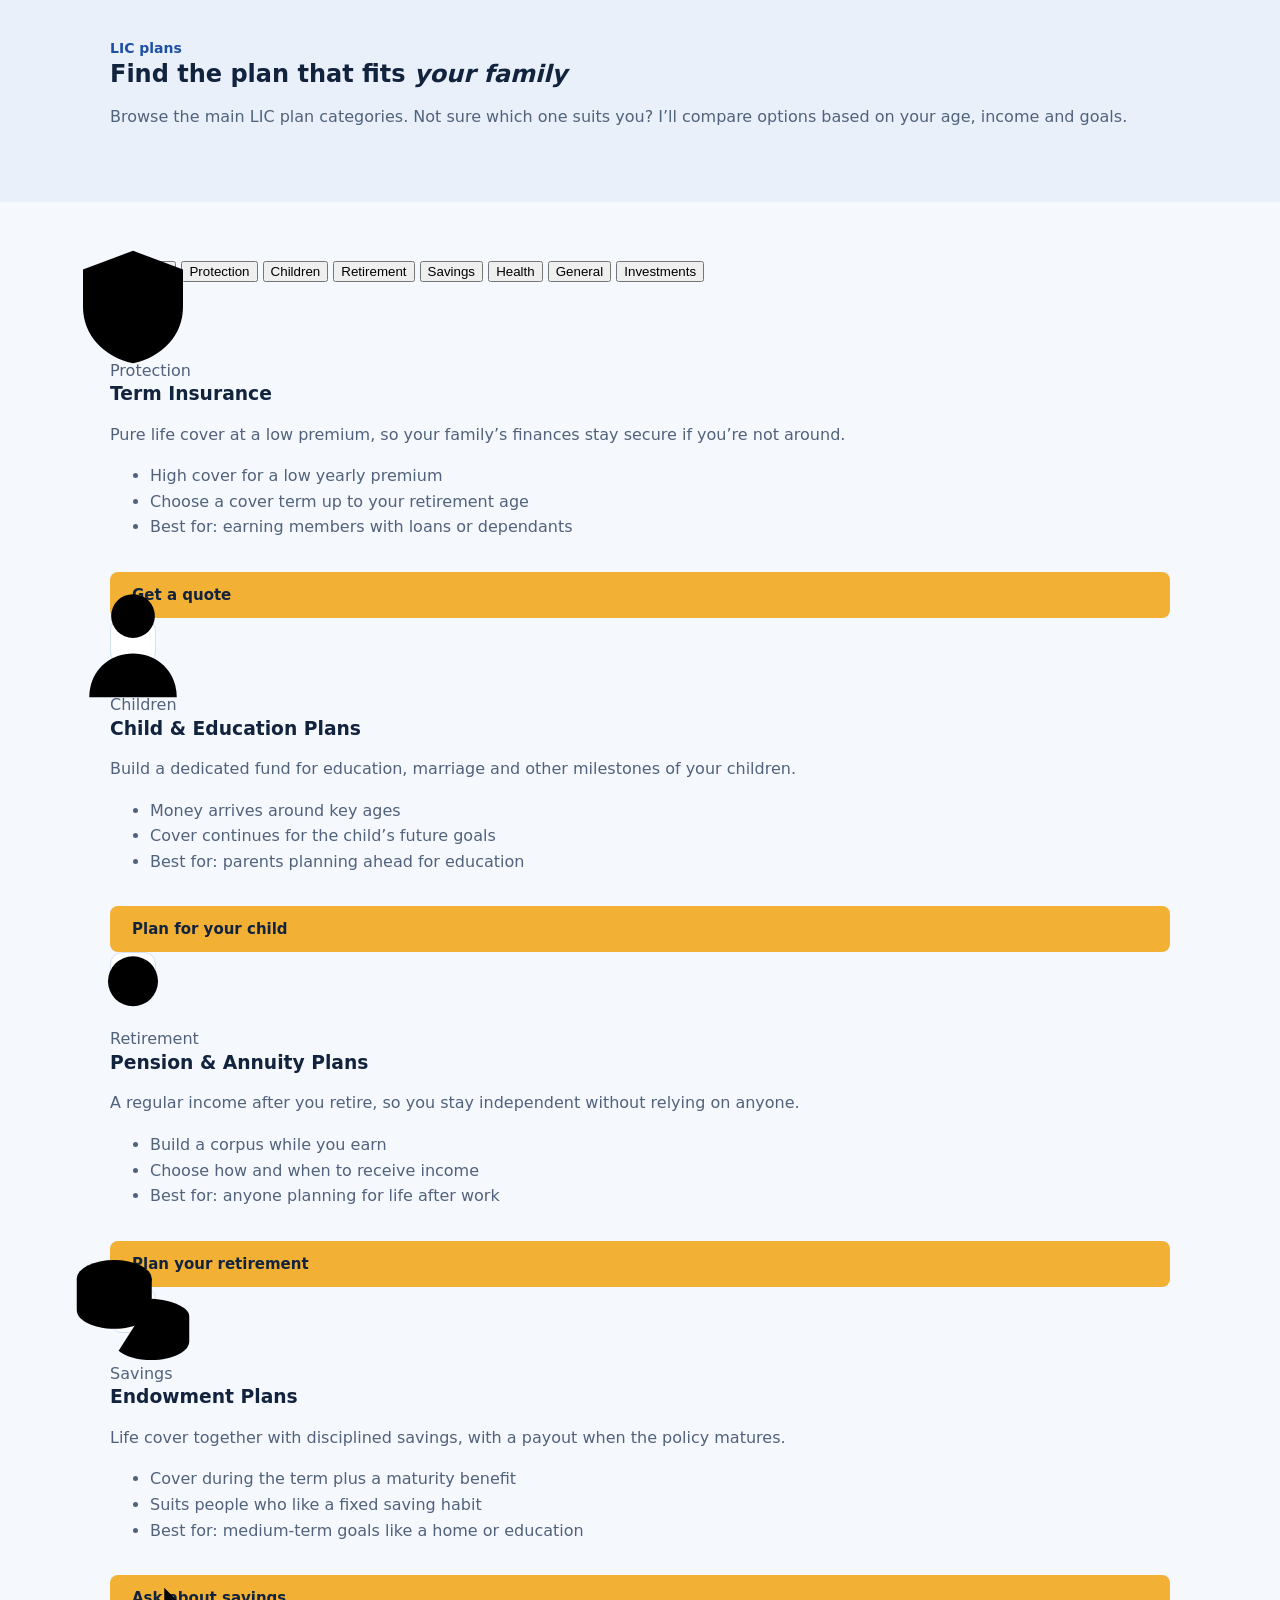
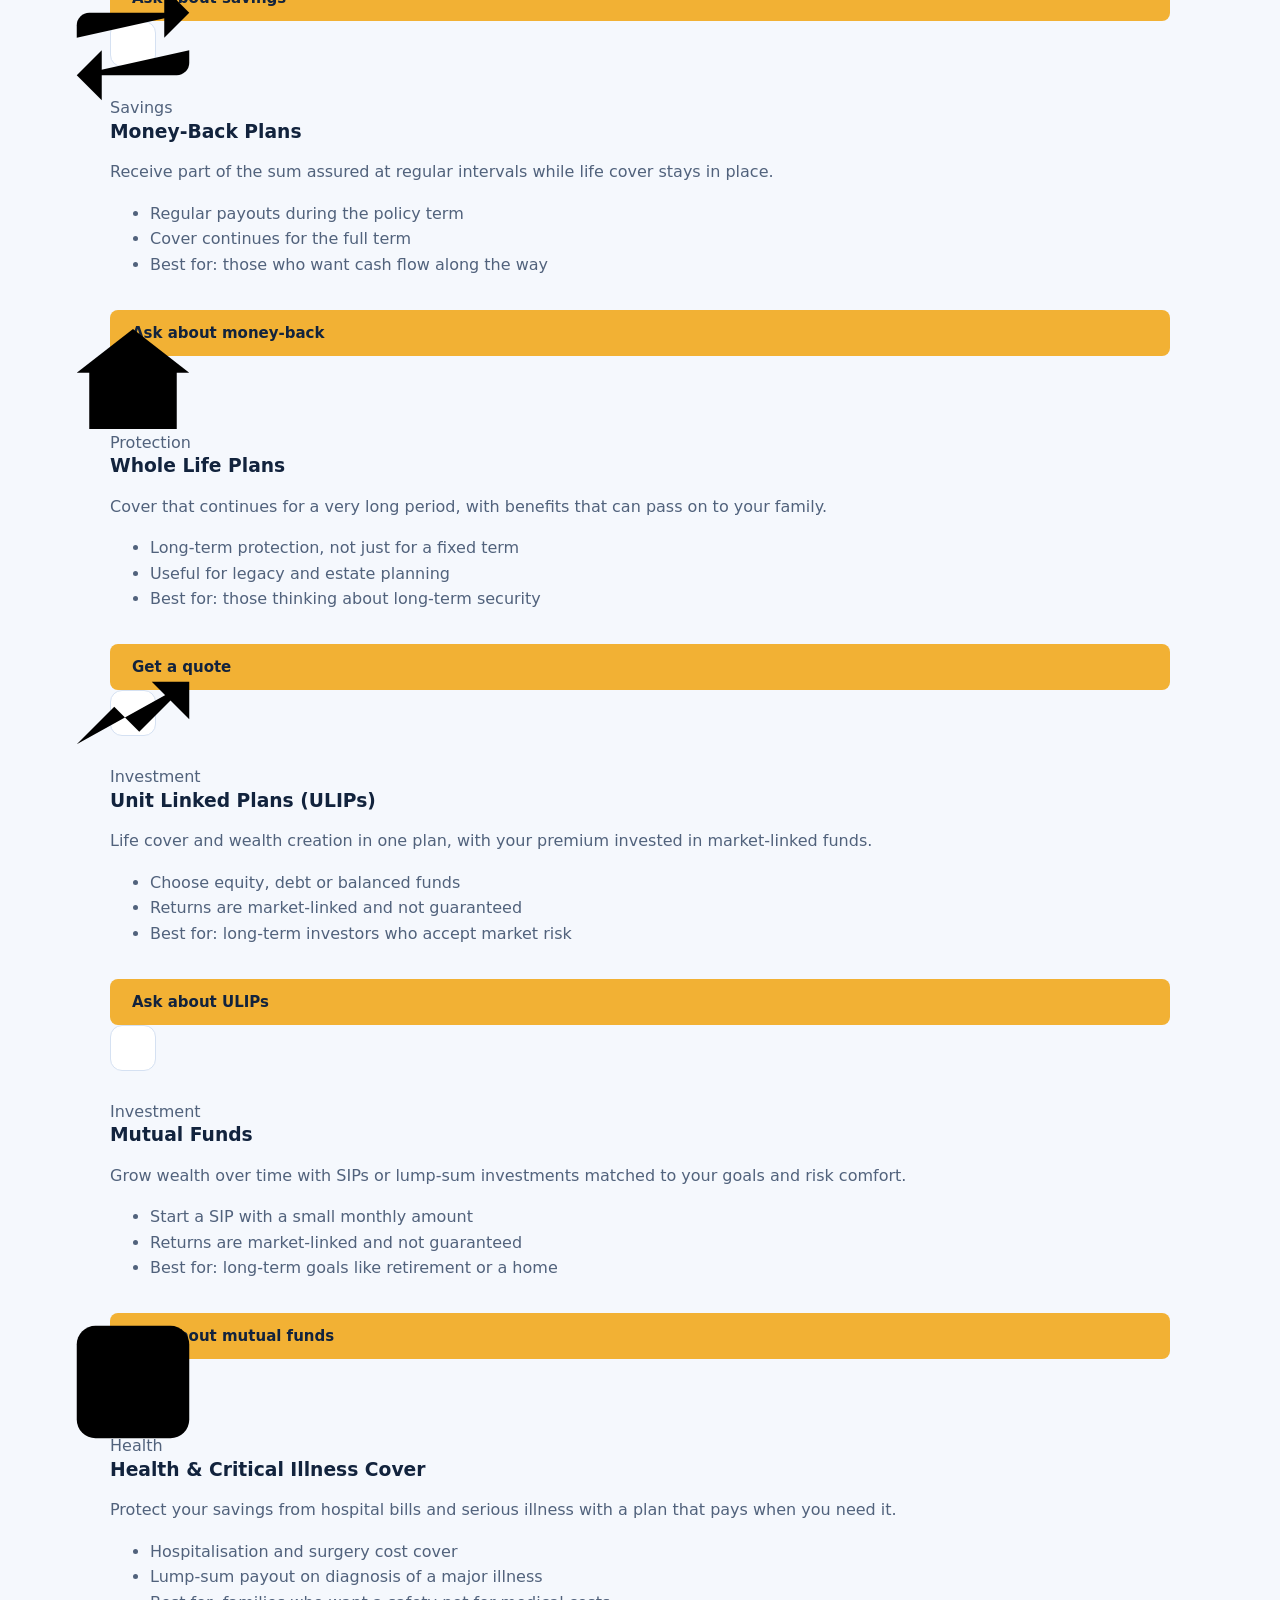
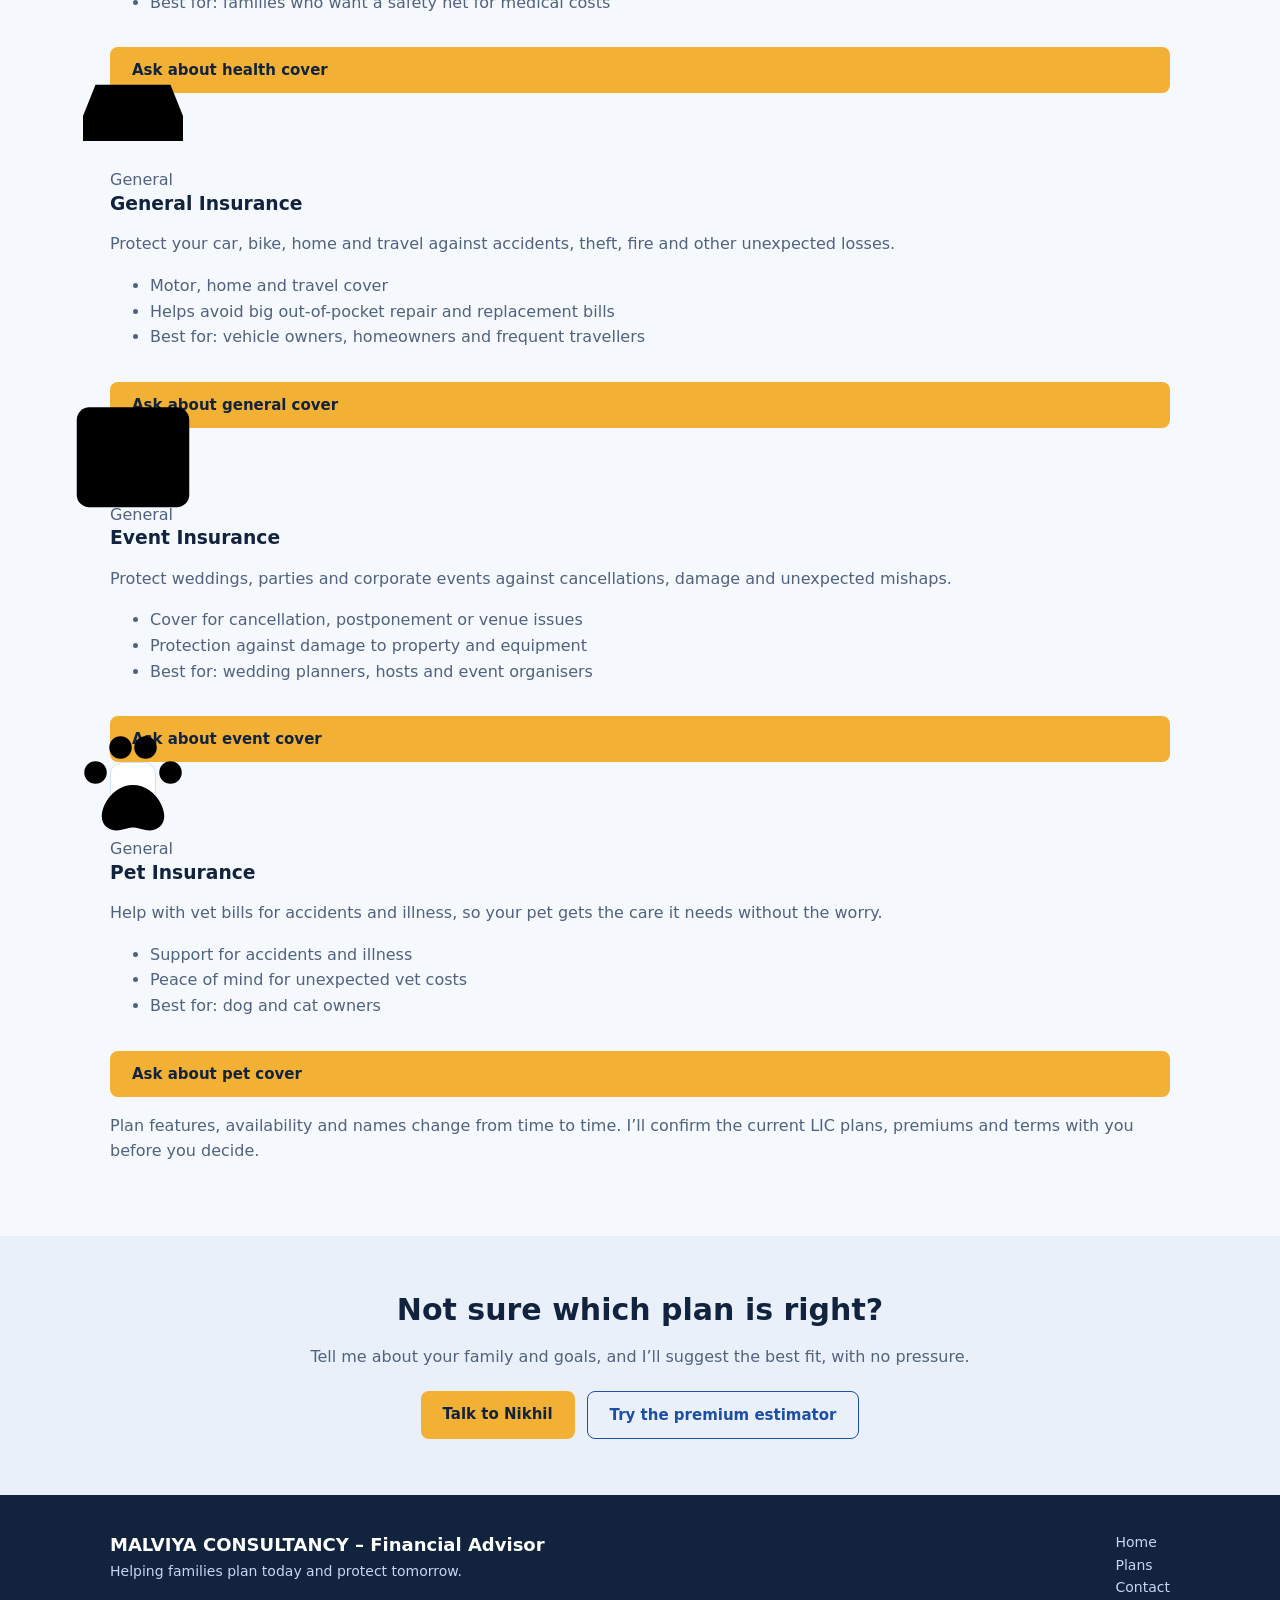
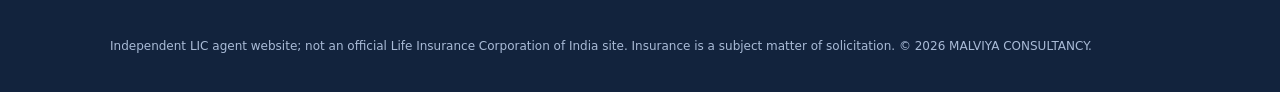
==== commit 8d99d35d: "Update HTML structure and replace icons" ====
--- a/plans.html
+++ b/plans.html
@@ -3,19 +3,41 @@
 
 <head>
   <meta charset="utf-8">
-  <meta name="viewport" content="width=device-width, initial-scale=1">
+  <meta name="viewport" content="width=device-width, initial-scale=1, viewport-fit=cover">
   <title>LIC Plans – Malviya Consultancy</title>
   <meta name="description" content="Browse LIC plan categories: term, child, pension, endowment, money-back, whole life, ULIPs, health, general, event and pet insurance, and mutual funds.">
-  <meta name="theme-color" content="#1d4fa3">
+  <meta name="theme-color" content="#0d2347">
   <link rel="icon" type="image/svg+xml" href="images/logo.svg">
-  <link rel="stylesheet" href="style/plans.css">
+  <link rel="stylesheet" href="style/style.css">
   <link rel="preconnect" href="https://fonts.googleapis.com">
   <link rel="preconnect" href="https://fonts.gstatic.com" crossorigin>
-  <link href="https://fonts.googleapis.com/css2?family=Inter:wght@400;500;600;700;800&family=Caveat:wght@600&display=swap" rel="stylesheet">
+  <link href="https://fonts.googleapis.com/css2?family=Bricolage+Grotesque:opsz,wght@12..96,500;12..96,600;12..96,700&family=Figtree:wght@400;500;600;700&family=Caveat:wght@600&display=swap" rel="stylesheet">
 </head>
 
-<body>
-
+<body class="page-plans">
+  <svg width="0" height="0" style="position:absolute" aria-hidden="true" focusable="false">
+    <defs>
+      <symbol id="i-shield" viewBox="0 0 24 24"><path d="M12 3l8 3v6c0 4.5-3.3 8-8 9-4.7-1-8-4.5-8-9V6z"/><path d="M9 12l2 2 4-4"/></symbol>
+      <symbol id="i-cap" viewBox="0 0 24 24"><path d="M2 9l10-5 10 5-10 5z"/><path d="M6 11v5c0 1.5 3 3 6 3s6-1.5 6-3v-5"/><path d="M22 9v6"/></symbol>
+      <symbol id="i-coins" viewBox="0 0 24 24"><ellipse cx="9" cy="7" rx="6" ry="3"/><path d="M3 7v5c0 1.7 2.7 3 6 3s6-1.3 6-3V7"/><path d="M15 10.2c3.3.2 6 1.4 6 2.8v4c0 1.7-2.7 3-6 3-2.3 0-4.3-.6-5.3-1.5"/></symbol>
+      <symbol id="i-cross" viewBox="0 0 24 24"><rect x="3" y="3" width="18" height="18" rx="3"/><path d="M12 8v8M8 12h8"/></symbol>
+      <symbol id="i-car" viewBox="0 0 24 24"><path d="M4 16v-4l2-5h12l2 5v4"/><path d="M4 12h16"/><path d="M6 16v3M18 16v3"/><circle cx="8" cy="14.5" r=".7"/><circle cx="16" cy="14.5" r=".7"/></symbol>
+      <symbol id="i-trend" viewBox="0 0 24 24"><path d="M3 17l6-6 4 4 8-8"/><path d="M15 7h6v6"/></symbol>
+      <symbol id="i-calendar" viewBox="0 0 24 24"><rect x="3" y="5" width="18" height="16" rx="2"/><path d="M3 10h18M8 3v4M16 3v4"/><path d="M9 15.5l2 2 4-4"/></symbol>
+      <symbol id="i-paw" viewBox="0 0 24 24"><circle cx="6" cy="10" r="1.8"/><circle cx="10" cy="6" r="1.8"/><circle cx="14" cy="6" r="1.8"/><circle cx="18" cy="10" r="1.8"/><path d="M12 12c-3 0-5 3-5 5 0 1.7 1.5 2.5 3 2.2 1-.2 1.4-.4 2-.4s1 .2 2 .4c1.5.3 3-.5 3-2.2 0-2-2-5-5-5z"/></symbol>
+      <symbol id="i-users" viewBox="0 0 24 24"><circle cx="9" cy="8" r="3"/><path d="M3 20c0-3.3 2.7-6 6-6s6 2.7 6 6"/><circle cx="17" cy="9" r="2.4"/><path d="M17 14c2.5 0 4.5 2 4.5 5"/></symbol>
+      <symbol id="i-home" viewBox="0 0 24 24"><path d="M3 11l9-7 9 7"/><path d="M5 10v10h14V10"/><path d="M10 20v-6h4v6"/></symbol>
+      <symbol id="i-sun" viewBox="0 0 24 24"><circle cx="12" cy="13" r="4"/><path d="M12 4v2M4.6 7.6L6 9M19.4 7.6L18 9M2 13h2M20 13h2M3 20h18"/></symbol>
+      <symbol id="i-user" viewBox="0 0 24 24"><circle cx="12" cy="8" r="3.5"/><path d="M5 21c0-4 3-7 7-7s7 3 7 7"/></symbol>
+      <symbol id="i-repeat" viewBox="0 0 24 24"><path d="M17 3l4 4-4 4"/><path d="M3 11V9a2 2 0 0 1 2-2h16"/><path d="M7 21l-4-4 4-4"/><path d="M21 13v2a2 2 0 0 1-2 2H3"/></symbol>
+      <symbol id="i-bars" viewBox="0 0 24 24"><path d="M5 20V11M11 20V4M17 20v-6M2 20h20"/></symbol>
+      <symbol id="i-phone" viewBox="0 0 24 24"><path d="M5 4h4l2 5-2.5 1.5a11 11 0 0 0 5 5L15 13l5 2v4a2 2 0 0 1-2 2A16 16 0 0 1 3 6a2 2 0 0 1 2-2z"/></symbol>
+      <symbol id="i-mail" viewBox="0 0 24 24"><rect x="3" y="5" width="18" height="14" rx="2"/><path d="M3 7l9 6 9-6"/></symbol>
+      <symbol id="i-pin" viewBox="0 0 24 24"><path d="M12 21s-7-6.2-7-11a7 7 0 0 1 14 0c0 4.8-7 11-7 11z"/><circle cx="12" cy="10" r="2.5"/></symbol>
+    </defs>
+  </svg>
+
+  <a class="skip" href="#top">Skip to content</a>
   <header>
     <div class="wrap">
       <nav>
@@ -25,8 +47,8 @@
         </a>
         <ul>
           <li><a href="index.html">Home</a></li>
-          <li><a href="plans.html">Plans</a></li>
-          <li><a href="index.html#calc">Calculator</a></li>
+          <li><a href="plans.html" aria-current="page">Plans</a></li>
+          <li><a href="calculator.html">Calculator</a></li>
           <li><a href="index.html#about">About</a></li>
           <li><a href="index.html#how">How it works</a></li>
           <li><a href="index.html#contact">Contact</a></li>
@@ -36,7 +58,7 @@
     </div>
   </header>
 
-  <main>
+  <main id="top">
     <section class="fx" id="fx" aria-label="Why insurance matters">
       <div class="wrap">
         <div class="fx-head">
@@ -46,28 +68,28 @@
 
         <div class="fx-stage">
           <article class="fx-card">
-            <span class="fx-ic">👨‍👩‍👧</span><span class="fx-no">01 / 05</span>
+            <span class="fx-ic"><svg class="ic" aria-hidden="true"><use href="#i-users"/></svg></span><span class="fx-no">01 / 05</span>
             <h3>Your family’s income, protected</h3>
             <p>If the earning member is no longer there, life cover helps replace the income so daily expenses and goals
               carry on.</p>
           </article>
           <article class="fx-card">
-            <span class="fx-ic">🎓</span><span class="fx-no">02 / 05</span>
+            <span class="fx-ic"><svg class="ic" aria-hidden="true"><use href="#i-cap"/></svg></span><span class="fx-no">02 / 05</span>
             <h3>Your children’s future, secured</h3>
             <p>Plan ahead for education and big milestones, so their dreams don’t depend on what happens to you.</p>
           </article>
           <article class="fx-card">
-            <span class="fx-ic">🏠</span><span class="fx-no">03 / 05</span>
+            <span class="fx-ic"><svg class="ic" aria-hidden="true"><use href="#i-home"/></svg></span><span class="fx-no">03 / 05</span>
             <h3>Loans never become a burden</h3>
             <p>A home loan or other liabilities shouldn’t fall on your family. The right cover helps clear them.</p>
           </article>
           <article class="fx-card">
-            <span class="fx-ic">🌴</span><span class="fx-no">04 / 05</span>
+            <span class="fx-ic"><svg class="ic" aria-hidden="true"><use href="#i-sun"/></svg></span><span class="fx-no">04 / 05</span>
             <h3>A steady income after retirement</h3>
             <p>Build a corpus while you earn, and receive regular income when you stop working.</p>
           </article>
           <article class="fx-card">
-            <span class="fx-ic">💰</span><span class="fx-no">05 / 05</span>
+            <span class="fx-ic"><svg class="ic" aria-hidden="true"><use href="#i-coins"/></svg></span><span class="fx-no">05 / 05</span>
             <h3>Savings with discipline</h3>
             <p>Regular premiums build a habit of saving, and may also offer tax benefits under the prevailing rules.</p>
           </article>
@@ -113,7 +135,7 @@
         <div class="pgrid" id="pgrid">
 
           <article class="pcard" data-cat="protection">
-            <div class="ptop"><span class="pic">🛡️</span><span class="tag">Protection</span></div>
+            <div class="ptop"><span class="pic"><svg class="ic" aria-hidden="true"><use href="#i-shield"/></svg></span><span class="tag">Protection</span></div>
             <h3>Term Insurance</h3>
             <p>Pure life cover at a low premium, so your family’s finances stay secure if you’re not around.</p>
             <ul>
@@ -125,7 +147,7 @@
           </article>
 
           <article class="pcard" data-cat="child">
-            <div class="ptop"><span class="pic">🧒</span><span class="tag">Children</span></div>
+            <div class="ptop"><span class="pic"><svg class="ic" aria-hidden="true"><use href="#i-user"/></svg></span><span class="tag">Children</span></div>
             <h3>Child &amp; Education Plans</h3>
             <p>Build a dedicated fund for education, marriage and other milestones of your children.</p>
             <ul>
@@ -137,7 +159,7 @@
           </article>
 
           <article class="pcard" data-cat="retire">
-            <div class="ptop"><span class="pic">🌴</span><span class="tag">Retirement</span></div>
+            <div class="ptop"><span class="pic"><svg class="ic" aria-hidden="true"><use href="#i-sun"/></svg></span><span class="tag">Retirement</span></div>
             <h3>Pension &amp; Annuity Plans</h3>
             <p>A regular income after you retire, so you stay independent without relying on anyone.</p>
             <ul>
@@ -149,7 +171,7 @@
           </article>
 
           <article class="pcard" data-cat="savings">
-            <div class="ptop"><span class="pic">💰</span><span class="tag">Savings</span></div>
+            <div class="ptop"><span class="pic"><svg class="ic" aria-hidden="true"><use href="#i-coins"/></svg></span><span class="tag">Savings</span></div>
             <h3>Endowment Plans</h3>
             <p>Life cover together with disciplined savings, with a payout when the policy matures.</p>
             <ul>
@@ -161,7 +183,7 @@
           </article>
 
           <article class="pcard" data-cat="savings">
-            <div class="ptop"><span class="pic">🔁</span><span class="tag">Savings</span></div>
+            <div class="ptop"><span class="pic"><svg class="ic" aria-hidden="true"><use href="#i-repeat"/></svg></span><span class="tag">Savings</span></div>
             <h3>Money-Back Plans</h3>
             <p>Receive part of the sum assured at regular intervals while life cover stays in place.</p>
             <ul>
@@ -173,7 +195,7 @@
           </article>
 
           <article class="pcard" data-cat="protection">
-            <div class="ptop"><span class="pic">🏠</span><span class="tag">Protection</span></div>
+            <div class="ptop"><span class="pic"><svg class="ic" aria-hidden="true"><use href="#i-home"/></svg></span><span class="tag">Protection</span></div>
             <h3>Whole Life Plans</h3>
             <p>Cover that continues for a very long period, with benefits that can pass on to your family.</p>
             <ul>
@@ -183,8 +205,9 @@
             </ul>
             <a class="btn full" href="index.html#contact">Get a quote</a>
           </article>
+
           <article class="pcard" data-cat="invest">
-            <div class="ptop"><span class="pic">📈</span><span class="tag">Investment</span></div>
+            <div class="ptop"><span class="pic"><svg class="ic" aria-hidden="true"><use href="#i-trend"/></svg></span><span class="tag">Investment</span></div>
             <h3>Unit Linked Plans (ULIPs)</h3>
             <p>Life cover and wealth creation in one plan, with your premium invested in market-linked funds.</p>
             <ul>
@@ -196,7 +219,7 @@
           </article>
 
           <article class="pcard" id="mutual" data-cat="invest">
-            <div class="ptop"><span class="pic">📊</span><span class="tag">Investment</span></div>
+            <div class="ptop"><span class="pic"><svg class="ic" aria-hidden="true"><use href="#i-bars"/></svg></span><span class="tag">Investment</span></div>
             <h3>Mutual Funds</h3>
             <p>Grow wealth over time with SIPs or lump-sum investments matched to your goals and risk comfort.</p>
             <ul>
@@ -208,7 +231,7 @@
           </article>
 
           <article class="pcard" id="health" data-cat="health">
-            <div class="ptop"><span class="pic">🏥</span><span class="tag">Health</span></div>
+            <div class="ptop"><span class="pic"><svg class="ic" aria-hidden="true"><use href="#i-cross"/></svg></span><span class="tag">Health</span></div>
             <h3>Health &amp; Critical Illness Cover</h3>
             <p>Protect your savings from hospital bills and serious illness with a plan that pays when you need it.</p>
             <ul>
@@ -218,9 +241,9 @@
             </ul>
             <a class="btn full" href="index.html#contact">Ask about health cover</a>
           </article>
-          
+
           <article class="pcard" id="general" data-cat="general">
-            <div class="ptop"><span class="pic">🚗</span><span class="tag">General</span></div>
+            <div class="ptop"><span class="pic"><svg class="ic" aria-hidden="true"><use href="#i-car"/></svg></span><span class="tag">General</span></div>
             <h3>General Insurance</h3>
             <p>Protect your car, bike, home and travel against accidents, theft, fire and other unexpected losses.</p>
             <ul>
@@ -230,8 +253,9 @@
             </ul>
             <a class="btn full" href="index.html#contact">Ask about general cover</a>
           </article>
+
           <article class="pcard" id="event" data-cat="general">
-            <div class="ptop"><span class="pic">🎉</span><span class="tag">General</span></div>
+            <div class="ptop"><span class="pic"><svg class="ic" aria-hidden="true"><use href="#i-calendar"/></svg></span><span class="tag">General</span></div>
             <h3>Event Insurance</h3>
             <p>Protect weddings, parties and corporate events against cancellations, damage and unexpected mishaps.</p>
             <ul>
@@ -241,8 +265,9 @@
             </ul>
             <a class="btn full" href="index.html#contact">Ask about event cover</a>
           </article>
+
           <article class="pcard" id="pet" data-cat="general">
-            <div class="ptop"><span class="pic">🐶</span><span class="tag">General</span></div>
+            <div class="ptop"><span class="pic"><svg class="ic" aria-hidden="true"><use href="#i-paw"/></svg></span><span class="tag">General</span></div>
             <h3>Pet Insurance</h3>
             <p>Help with vet bills for accidents and illness, so your pet gets the care it needs without the worry.</p>
             <ul>
@@ -265,7 +290,7 @@
         <h2>Not sure which plan is right?</h2>
         <p>Tell me about your family and goals, and I’ll suggest the best fit, with no pressure.</p>
         <div class="btns" style="justify-content:center"><a class="btn" href="index.html#contact">Talk to Nikhil</a><a
-            class="btn o" href="index.html#calc">Try the premium estimator</a></div>
+            class="btn o" href="calculator.html">Try the premium estimator</a></div>
       </div>
     </section>
   </main>
@@ -283,4 +308,4 @@
   <script src="transition.js" defer></script>
 </body>
 
-</html>+</html>
--- a/style/style.css
+++ b/style/style.css
@@ -0,0 +1,2594 @@
+:root {
+    --primary: #1d4fa3;
+    --primary-dark: #153b7c;
+    --sky: #f2b134;
+    --bg: #f5f8fd;
+    --tint: #e9f0fa;
+    --card: #ffffff;
+    --line: #d5e1f2;
+    --head: #12233d;
+    --text: #51627c;
+    --footer: #12233d;
+    --gold: #f2b134;
+    --gold-dark: #e5a21f;
+}
+
+* {
+    box-sizing: border-box
+}
+
+html {
+    scroll-behavior: smooth;
+    scroll-padding-top: 70px
+}
+
+body {
+    margin: 0;
+    background: var(--bg);
+    color: var(--text);
+    font-family: Inter, system-ui, -apple-system, Segoe UI, Roboto, sans-serif;
+    line-height: 1.6
+}
+
+h1,
+h2,
+h3 {
+    color: var(--head);
+    margin: 0;
+    line-height: 1.2
+}
+
+.wrap {
+    max-width: 1100px;
+    margin: auto;
+    padding: 0 20px
+}
+
+section {
+    padding: 56px 0
+}
+
+.tint {
+    background: var(--tint)
+}
+
+.center {
+    text-align: center
+}
+
+/* header */
+header {
+    position: sticky;
+    top: 0;
+    z-index: 10;
+    background: var(--bg);
+    border-bottom: 1px solid var(--line)
+}
+
+nav {
+    display: flex;
+    align-items: center;
+    justify-content: space-between;
+    height: 62px
+}
+
+.logo {
+    font-weight: 800;
+    color: var(--head);
+    display: flex;
+    gap: 8px;
+    align-items: center;
+    text-decoration: none
+}
+
+.logo b {
+    width: 28px;
+    height: 28px;
+    border-radius: 50%;
+    border: 3px solid var(--primary);
+    display: inline-block
+}
+
+.logo span {
+    font-weight: 400;
+    color: var(--text)
+}
+
+nav ul {
+    display: flex;
+    gap: 22px;
+    list-style: none;
+    margin: 0;
+    padding: 0;
+    font-size: 14px
+}
+
+nav a {
+    color: var(--text);
+    text-decoration: none;
+    font-weight: 500
+}
+
+nav ul a:hover {
+    color: var(--primary)
+}
+
+/* buttons */
+.btn {
+    display: inline-block;
+    background: var(--primary);
+    color: #fff;
+    font-weight: 700;
+    padding: 11px 22px;
+    border-radius: 8px;
+    text-decoration: none;
+    border: 0;
+    font-size: 15px;
+    cursor: pointer;
+    font-family: inherit
+}
+
+.btn:hover {
+    background: var(--primary-dark)
+}
+
+.btn.o {
+    background: transparent;
+    color: var(--primary);
+    border: 1.5px solid var(--primary)
+}
+
+.btn.o:hover {
+    background: var(--tint)
+}
+
+.btn.full {
+    width: 100%;
+    margin-top: 16px
+}
+
+.btns {
+    display: flex;
+    gap: 12px;
+    margin-top: 22px;
+    flex-wrap: wrap
+}
+
+/* hero */
+.hero {
+    display: grid;
+    grid-template-columns: 1.1fr 1fr;
+    gap: 36px;
+    align-items: center;
+    padding: 56px 20px
+}
+
+.eyebrow {
+    color: var(--primary);
+    font-weight: 700;
+    font-size: 14px
+}
+
+.hero h1 {
+    font-size: clamp(34px, 5vw, 54px);
+    margin: 10px 0 14px
+}
+
+/* Typing animation */
+.hero h1 {
+    min-height: 2.5em;
+}
+
+/* stops the page jumping while text types */
+.hero h1 .hl {
+    color: #f5a800;
+}
+
+/* yellow highlight */
+
+.art {
+    background: linear-gradient(135deg, #dff0ff, #b9dcfb);
+    border-radius: 20px;
+    aspect-ratio: 4/3;
+    display: grid;
+    place-items: center
+}
+
+/* cards & grids */
+h2 {
+    font-size: 30px;
+    margin-bottom: 8px
+}
+
+.grid4 {
+    display: grid;
+    grid-template-columns: repeat(4, 1fr);
+    gap: 16px;
+    margin-top: 26px
+}
+
+.grid3 {
+    display: grid;
+    grid-template-columns: repeat(3, 1fr);
+    gap: 16px
+}
+
+.card {
+    background: var(--card);
+    border: 1px solid var(--line);
+    border-radius: 14px;
+    padding: 20px
+}
+
+.tint .card {
+    background: #fff
+}
+
+.card h3 {
+    font-size: 17px;
+    margin: 10px 0 6px
+}
+
+.card p {
+    margin: 0;
+    font-size: 14px
+}
+
+.ic {
+    font-size: 26px
+}
+
+.two {
+    display: grid;
+    grid-template-columns: 1fr 1fr;
+    gap: 36px;
+    align-items: center
+}
+
+/* forms */
+label {
+    display: block;
+    font-size: 13px;
+    font-weight: 600;
+    margin: 12px 0 4px;
+    color: var(--head)
+}
+
+input,
+select {
+    width: 100%;
+    padding: 11px;
+    border-radius: 8px;
+    border: 1px solid var(--line);
+    background: #fff;
+    color: var(--head);
+    font-size: 15px;
+    font-family: inherit
+}
+
+input:focus,
+select:focus {
+    outline: 2px solid var(--sky);
+    border-color: var(--primary)
+}
+
+.res {
+    margin-top: 16px;
+    border: 1px dashed var(--primary);
+    border-radius: 10px;
+    padding: 14px;
+    background: var(--tint)
+}
+
+.res strong {
+    display: block;
+    font-size: 26px;
+    color: var(--primary)
+}
+
+.res small {
+    font-size: 12px
+}
+
+/* steps */
+/* ===== How it works – accordion gallery ===== */
+.accordion-gallery {
+    --ag-accent: #f5a800;
+    --ag-gap: 10px;
+    --ag-radius: 16px;
+    display: flex;
+    flex-direction: row;
+    gap: var(--ag-gap);
+    width: 100%;
+    height: 440px;
+    margin-top: 32px;
+    perspective: 1400px;
+    perspective-origin: 50% 50%;
+    text-align: left;
+}
+
+.ag-panel {
+    --ag-gray: .7;
+    --ag-dim: .3;
+    position: relative;
+    flex: 1 1 0;
+    min-width: 0;
+    min-height: 0;
+    overflow: hidden;
+    border-radius: var(--ag-radius);
+    cursor: pointer;
+    outline: none;
+    transform-style: preserve-3d;
+    transform-origin: center;
+    background: #12305c;
+    box-shadow: 0 12px 30px -16px rgba(18, 48, 92, .55);
+    will-change: flex-grow, transform;
+    -webkit-tap-highlight-color: transparent;
+}
+
+.ag-panel:focus-visible {
+    box-shadow: 0 0 0 2px var(--ag-accent), 0 12px 30px -16px rgba(18, 48, 92, .55)
+}
+
+.ag-frame {
+    position: absolute;
+    inset: 0;
+    display: block;
+    overflow: hidden;
+    border-radius: inherit
+}
+
+.ag-media {
+    position: absolute;
+    inset: 0;
+    display: block;
+    background: var(--bg);
+    filter: grayscale(var(--ag-gray));
+}
+
+.ag-art {
+    position: absolute;
+    top: 22px;
+    left: 22px;
+    display: flex;
+    flex-direction: column;
+    gap: 10px;
+    will-change: transform
+}
+
+.ag-art b {
+    font-size: clamp(28px, 3.2vw, 44px);
+    line-height: 1;
+    color: #fff;
+    font-weight: 800;
+    letter-spacing: -.02em
+}
+
+.ag-art i {
+    font-style: normal;
+    font-size: clamp(28px, 3vw, 40px);
+    line-height: 1
+}
+
+.ag-overlay {
+    position: absolute;
+    inset: 0;
+    pointer-events: none;
+    background:
+        linear-gradient(180deg, transparent 40%, rgba(11, 38, 84, .6) 100%),
+        rgba(11, 38, 84, var(--ag-dim));
+}
+
+.ag-label {
+    position: absolute;
+    left: 20px;
+    right: 20px;
+    bottom: 20px;
+    z-index: 2;
+    display: flex;
+    align-items: stretch;
+    gap: 12px;
+    pointer-events: none;
+}
+
+.ag-bar {
+    flex: none;
+    width: 3px;
+    border-radius: 3px;
+    background: var(--ag-accent);
+    opacity: 0;
+    box-shadow: 0 0 12px rgba(245, 168, 0, .6)
+}
+
+.ag-text {
+    display: block;
+    color: #fff;
+    opacity: 0;
+    text-shadow: 0 2px 14px rgba(0, 0, 0, .4)
+}
+
+.ag-text strong {
+    display: block;
+    font-size: clamp(17px, 1.6vw, 22px);
+    line-height: 1.25
+}
+
+.ag-text small {
+    display: block;
+    margin-top: 4px;
+    font-size: 14px;
+    line-height: 1.45;
+    opacity: .92;
+    max-width: 34ch
+}
+
+/* Mobile: stacked column, tapped panel opens taller */
+@media (max-width:520px) {
+    .accordion-gallery {
+        flex-direction: column;
+        perspective: none;
+        height: auto
+    }
+
+    .ag-panel {
+        flex: 0 0 auto;
+        height: 84px;
+        transform: none !important
+    }
+
+    .ag-art {
+        flex-direction: row;
+        align-items: center;
+        top: 18px
+    }
+}
+
+@media (prefers-reduced-motion:reduce) {
+
+    .ag-panel,
+    .ag-art {
+        will-change: auto
+    }
+}
+
+/* advisor */
+.who {
+    display: flex;
+    gap: 16px;
+    align-items: center;
+    margin-top: 16px
+}
+
+.who h3 {
+    font-size: 18px;
+    margin: 0
+}
+
+.av {
+    width: 56px;
+    height: 56px;
+    border-radius: 50%;
+    background: var(--primary);
+    color: #fff;
+    display: grid;
+    place-items: center;
+    font-weight: 800;
+    flex: none
+}
+
+/* footer */
+footer {
+    background: var(--footer);
+    color: #c4d6f2;
+    padding: 36px 0;
+    font-size: 14px
+}
+
+footer .wrap {
+    display: flex;
+    justify-content: space-between;
+    gap: 20px;
+    flex-wrap: wrap
+}
+
+footer b {
+    color: #fff;
+    font-size: 18px
+}
+
+footer a {
+    color: #c4d6f2;
+    display: block;
+    text-decoration: none
+}
+
+footer a:hover {
+    color: #fff
+}
+
+.note {
+    font-size: 12px;
+    margin-top: 18px;
+    opacity: .85
+}
+
+footer .full {
+    flex-basis: 100%
+}
+
+/* responsive */
+@media(max-width:820px) {
+    nav ul {
+        display: none
+    }
+
+    .hero,
+    .two {
+        grid-template-columns: 1fr
+    }
+
+    .grid4 {
+        grid-template-columns: 1fr 1fr
+    }
+
+    .grid3 {
+        grid-template-columns: 1fr
+    }
+
+    .steps {
+        grid-template-columns: 1fr 1fr
+    }
+}
+
+.logo {
+    white-space: nowrap;
+}
+
+.logo b {
+    flex: none;
+}
+
+nav .btn {
+    white-space: nowrap;
+}
+
+@media (max-width: 600px) {
+    .logo span {
+        display: none;
+    }
+
+    /* hides "· LIC Advisor" on phones */
+    nav .btn {
+        padding: 9px 14px;
+        font-size: 14px;
+    }
+}
+
+/* Plans section */
+.plans-head {
+    display: grid;
+    grid-template-columns: 1.4fr 1fr;
+    gap: 40px;
+    align-items: end;
+    margin-bottom: 36px;
+}
+
+.plans-head h2 {
+    font-size: clamp(32px, 4.5vw, 52px);
+    line-height: 1.15;
+    margin: 0
+}
+
+.plans-head em {
+    font-family: Georgia, 'Times New Roman', serif;
+    font-style: italic;
+    font-weight: 400;
+}
+
+.plans-head p {
+    margin: 0;
+    font-size: 17px
+}
+
+.plan-grid {
+    display: grid;
+    grid-template-columns: repeat(3, 1fr);
+    gap: 20px
+}
+
+.plan {
+    position: relative;
+    display: flex;
+    flex-direction: column;
+    background: var(--card);
+    border: 1px solid var(--line);
+    border-radius: 24px;
+    padding: 32px;
+    transition: transform .2s, box-shadow .2s, border-color .2s;
+}
+
+.plan:hover {
+    transform: translateY(-3px);
+    border-color: var(--primary);
+    box-shadow: 0 10px 26px rgba(43, 125, 233, .14);
+}
+
+.num {
+    position: absolute;
+    top: 24px;
+    right: 28px;
+    font-size: 13px;
+    letter-spacing: .1em;
+    color: var(--sky)
+}
+
+.pic {
+    width: 46px;
+    height: 46px;
+    border-radius: 12px;
+    background: #fff;
+    border: 1px solid var(--line);
+    display: grid;
+    place-items: center;
+    font-size: 22px;
+    margin-bottom: 28px;
+}
+
+.plan h3 {
+    font-size: 22px;
+    margin: 0 0 10px
+}
+
+.plan p {
+    margin: 0 0 28px;
+    font-size: 15px;
+    flex: 1
+}
+
+.more {
+    border-top: 1px solid var(--line);
+    padding-top: 18px;
+    color: var(--head);
+    font-weight: 600;
+    font-size: 15px;
+    text-decoration: none;
+}
+
+.more:hover {
+    color: var(--primary)
+}
+
+/* makes the whole plan card clickable */
+.more::after {
+    content: "";
+    position: absolute;
+    inset: 0;
+    border-radius: 24px;
+}
+
+@media (max-width:820px) {
+    .plans-head {
+        grid-template-columns: 1fr;
+        gap: 12px
+    }
+
+    .plan-grid {
+        grid-template-columns: 1fr
+    }
+}
+
+
+
+/* ===== Theme 1: Royal blue and gold ===== */
+.btn {
+    background: var(--gold);
+    color: var(--head);
+}
+
+.btn:hover {
+    background: var(--gold-dark);
+}
+
+.btn.o {
+    background: transparent;
+    color: var(--primary);
+    border: 1.5px solid var(--primary);
+}
+
+.btn.o:hover {
+    background: var(--primary);
+    color: #fff;
+}
+
+.card,
+.plan {
+    border-top: 3px solid var(--gold);
+}
+
+.plan:hover {
+    border-color: var(--gold);
+    box-shadow: 0 10px 26px rgba(29, 79, 163, .16);
+}
+
+.art {
+    background: linear-gradient(135deg, #d9e6f8, #f8ebcb);
+}
+
+.num {
+    color: var(--gold-dark);
+}
+
+.steps i {
+    box-shadow: 0 0 0 2px var(--gold);
+}
+
+.plans-head em {
+    color: var(--primary);
+}
+
+.hero h1 .hl {
+    color: var(--primary);
+}
+
+
+
+/* ===== New hero: sunset background ===== */
+.hero-bg {
+    position: relative;
+    min-height: 580px;
+    display: flex;
+    align-items: center;
+    /* background: #0b2a6b url('images/hero.jpg') right center / cover no-repeat; */
+    overflow: hidden;
+}
+
+.hero-bg::before {
+    content: "";
+    position: absolute;
+    inset: 0;
+    background: linear-gradient(90deg, rgba(12, 38, 102, .92) 0%, rgba(12, 38, 102, .72) 38%, rgba(12, 38, 102, 0) 68%);
+}
+
+.hero-in {
+    position: relative;
+    z-index: 1;
+    width: 100%;
+    padding-top: 60px;
+    padding-bottom: 60px;
+}
+
+.hero-text {
+    max-width: 520px;
+}
+
+.hero-bg h1 {
+    color: #fff;
+    font-size: clamp(38px, 6vw, 64px);
+    line-height: 1.1;
+    margin: 0 0 18px;
+    min-height: 3.3em;
+}
+
+.hero-bg h1 span {
+    display: block;
+}
+
+.hero-bg h1 .hl {
+    color: #ffd21f;
+}
+
+.cursor::after {
+    content: "|";
+    color: #ffd21f;
+    margin-left: 2px;
+    animation: blink 1s steps(1) infinite;
+}
+
+@keyframes blink {
+    50% {
+        opacity: 0;
+    }
+}
+
+.hero-bg .sub {
+    color: #e6eefc;
+    font-size: 18px;
+    max-width: 420px;
+    margin: 0 0 24px;
+    opacity: 0;
+    transform: translateY(14px);
+}
+
+.hero-btns {
+    display: flex;
+    gap: 12px;
+    flex-wrap: wrap;
+    opacity: 0;
+    transform: translateY(14px);
+}
+
+.hero-bg .btn {
+    background: #ffc928;
+    color: #12233d;
+    border-radius: 999px;
+    padding: 13px 26px;
+}
+
+.hero-bg .btn:hover {
+    background: #ffd95c;
+}
+
+.hero-bg .btn.ghost {
+    background: transparent;
+    color: #fff;
+    border: 1.5px solid #fff;
+}
+
+.hero-bg .btn.ghost:hover {
+    background: rgba(255, 255, 255, .15);
+}
+
+.quote {
+    position: absolute;
+    top: 18%;
+    right: 6%;
+    font-family: 'Caveat', 'Segoe Script', cursive;
+    font-size: 42px;
+    color: #fff;
+    text-shadow: 0 2px 10px rgba(0, 0, 0, .35);
+    transform: rotate(-4deg);
+}
+
+.quote span {
+    display: inline-block;
+    clip-path: inset(0 100% 0 0);
+}
+
+.quote::after {
+    content: "";
+    display: block;
+    height: 3px;
+    width: 0;
+    background: #fff;
+    border-radius: 3px;
+    margin-top: 4px;
+}
+
+/* animations start after the typing finishes */
+.hero-bg.ready .sub {
+    animation: fadeUp .8s ease forwards;
+}
+
+.hero-bg.ready .hero-btns {
+    animation: fadeUp .8s .3s ease forwards;
+}
+
+.hero-bg.ready .quote span {
+    animation: write 2.4s .6s ease forwards;
+}
+
+.hero-bg.ready .quote::after {
+    animation: line 1s 3s ease forwards;
+}
+
+.hero-bg.ready .quote {
+    animation: floaty 5s 4s ease-in-out infinite;
+}
+
+@keyframes fadeUp {
+    to {
+        opacity: 1;
+        transform: none;
+    }
+}
+
+@keyframes write {
+    to {
+        clip-path: inset(0 0 0 0);
+    }
+}
+
+@keyframes line {
+    to {
+        width: 100%;
+    }
+}
+
+@keyframes floaty {
+
+    0%,
+    100% {
+        transform: rotate(-4deg) translateY(0);
+    }
+
+    50% {
+        transform: rotate(-4deg) translateY(-6px);
+    }
+}
+
+@media (max-width: 700px) {
+    .hero-bg {
+        min-height: 560px;
+        background-position: 72% center;
+    }
+
+    .hero-bg::before {
+        background: linear-gradient(180deg, rgba(12, 38, 102, .9), rgba(12, 38, 102, .55));
+    }
+
+    .quote {
+        top: auto;
+        bottom: 22px;
+        right: auto;
+        left: 20px;
+        font-size: 30px;
+    }
+}
+
+
+
+/* ===== PLANS SECTION ===== */
+.plans {
+    padding: 90px 20px;
+    background: #f4f8ff;
+}
+
+.plans__panel {
+    max-width: 1150px;
+    margin: 0 auto;
+    padding: 56px 40px 60px;
+    text-align: center;
+    border-radius: 32px;
+    background: linear-gradient(160deg, #eef4ff 0%, #dfeaff 100%);
+    border: 1px solid rgba(255, 255, 255, .9);
+    box-shadow: 0 30px 80px rgba(40, 80, 170, .15);
+    overflow: hidden;
+    /* keeps the swing-in animation inside the panel */
+}
+
+.plans__pill {
+    display: inline-block;
+    padding: 6px 18px;
+    font-size: 13px;
+    font-weight: 600;
+    color: #3563c9;
+    background: #fff;
+    border-radius: 999px;
+    box-shadow: 0 4px 14px rgba(53, 99, 201, .15);
+}
+
+.plans__title {
+    font-size: clamp(30px, 4vw, 46px);
+    margin: 18px 0 8px;
+    color: #0f1f4b;
+}
+
+.plans__title em {
+    font-family: Georgia, serif;
+    font-style: italic;
+    color: #2f5fd0;
+}
+
+.plans__sub {
+    color: #5b6b8c;
+    max-width: 560px;
+    margin: 0 auto 48px;
+}
+
+/* perspective makes the 3D swing visible */
+.plans__stage {
+    display: grid;
+    grid-template-columns: repeat(3, 1fr);
+    gap: 26px;
+    perspective: 1400px;
+}
+
+.plan-card {
+    position: relative;
+    padding: 34px 26px 30px;
+    text-align: center;
+    background: rgba(255, 255, 255, .78);
+    backdrop-filter: blur(10px);
+    border: 1px solid #fff;
+    border-radius: 24px;
+    box-shadow: 0 14px 40px rgba(40, 80, 170, .12);
+    transition: transform .35s ease, box-shadow .35s ease;
+
+    /* starting state (before scroll) – the "bent" position like in the video */
+    opacity: 0;
+    transform-origin: center bottom;
+}
+
+.plan-card:nth-child(1) {
+    transform: translateX(-160px) rotateY(55deg) skewY(6deg);
+}
+
+.plan-card:nth-child(2) {
+    transform: translateY(120px) rotateX(-35deg) scale(.85);
+}
+
+.plan-card:nth-child(3) {
+    transform: translateX(160px) rotateY(-55deg) skewY(-6deg);
+}
+
+/* final state */
+.plans.is-visible .plan-card {
+    opacity: 1;
+    transform: none;
+    transition: opacity .9s ease, transform 1.2s cubic-bezier(.22, 1, .36, 1);
+}
+
+.plans.is-visible .plan-card:nth-child(1) {
+    transition-delay: .05s;
+}
+
+.plans.is-visible .plan-card:nth-child(2) {
+    transition-delay: .25s;
+}
+
+.plans.is-visible .plan-card:nth-child(3) {
+    transition-delay: .45s;
+}
+
+/* hover after the animation finishes */
+.plans.is-done .plan-card {
+    transition-delay: 0s;
+    transition: transform .35s ease, box-shadow .35s ease;
+}
+
+.plans.is-done .plan-card:hover {
+    transform: translateY(-10px);
+    box-shadow: 0 24px 55px rgba(40, 80, 170, .22);
+}
+
+.plan-card__num {
+    position: absolute;
+    top: 16px;
+    right: 18px;
+    font-size: 12px;
+    font-weight: 600;
+    color: #4a78e0;
+    background: #fff;
+    padding: 3px 8px;
+    border-radius: 8px;
+}
+
+.plan-card__icon {
+    width: 96px;
+    height: 96px;
+    object-fit: contain;
+    margin-bottom: 10px;
+    filter: drop-shadow(0 10px 14px rgba(40, 80, 170, .25));
+}
+
+.plan-card h3 {
+    font-size: 20px;
+    color: #0f1f4b;
+    margin: 8px 0 10px;
+}
+
+.plan-card p {
+    font-size: 14.5px;
+    line-height: 1.6;
+    color: #5b6b8c;
+    min-height: 70px;
+}
+
+.plan-card__btn {
+    display: inline-flex;
+    gap: 6px;
+    align-items: center;
+    margin-top: 18px;
+    padding: 10px 20px;
+    font-size: 14px;
+    font-weight: 600;
+    text-decoration: none;
+    color: #1f3fa0;
+    background: #fff;
+    border-radius: 999px;
+    box-shadow: 0 6px 16px rgba(53, 99, 201, .18);
+    transition: .25s;
+}
+
+.plan-card__btn:hover {
+    background: #2f5fd0;
+    color: #fff;
+}
+
+.plan-card__btn:hover span {
+    transform: translateX(4px);
+}
+
+.plan-card__btn span {
+    transition: transform .25s;
+}
+
+@media (max-width: 860px) {
+    .plans__stage {
+        grid-template-columns: 1fr;
+    }
+
+    .plan-card:nth-child(n) {
+        transform: translateY(80px) rotateX(-25deg);
+    }
+}
+
+@media (prefers-reduced-motion: reduce) {
+    .plan-card:nth-child(n) {
+        opacity: 1;
+        transform: none;
+    }
+}
+
+
+.plans .plan-card .plan-card__emoji {
+    width: 120px;
+    height: 120px;
+    margin: 0 auto 14px;
+    display: grid;
+    place-items: center;
+    font-size: 72px;
+    line-height: 1;
+    background: #fff;
+    border-radius: 28px;
+    box-shadow: 0 12px 28px rgba(53, 99, 201, .22);
+}
+
+
+
+
+/* ===== ADVISOR BANNER ===== */
+.advisor-banner {
+    display: grid;
+    grid-template-columns: 330px minmax(0, 1fr);
+    margin-top: 28px;
+    border-radius: 28px;
+    overflow: hidden;
+    background: linear-gradient(120deg, #ffffff 0%, #eaf1ff 100%);
+    border: 1px solid #dbe6fb;
+    box-shadow: 0 24px 60px rgba(40, 80, 170, .15);
+    opacity: 0;
+    transform: translateY(50px);
+    transition: opacity .9s ease, transform 1s cubic-bezier(.22, 1, .36, 1);
+}
+
+.advisor-banner.is-in {
+    opacity: 1;
+    transform: none;
+}
+
+/* photo side */
+.advisor-photo {
+    position: relative;
+    min-height: 340px;
+    overflow: hidden;
+    background: linear-gradient(160deg, #14316b, #0b1d45);
+    border-radius: 0 150px 150px 0 / 0 120px 120px 0;
+    border-right: 5px solid #e8b84a;
+}
+
+.advisor-photo img {
+    position: absolute;
+    inset: 0;
+    width: 100%;
+    height: 100%;
+    object-fit: cover;
+    object-position: top center;
+}
+
+.advisor-initials {
+    position: absolute;
+    inset: 0;
+    display: grid;
+    place-items: center;
+    font-size: 90px;
+    font-weight: 700;
+    color: rgba(255, 255, 255, .15);
+}
+
+.advisor-tag {
+    position: absolute;
+    left: 22px;
+    bottom: 22px;
+    z-index: 2;
+    font-family: 'Caveat', cursive;
+    font-size: 30px;
+    line-height: 1.05;
+    color: #fff;
+    text-shadow: 0 2px 10px rgba(0, 0, 0, .5);
+    transform: rotate(-8deg);
+}
+
+/* text side */
+.advisor-body {
+    padding: 40px 44px;
+    align-self: center;
+}
+
+.advisor-body h2 {
+    font-size: clamp(28px, 3.6vw, 42px);
+    line-height: 1.15;
+    color: #0f1f4b;
+    margin: 0 0 14px;
+}
+
+.advisor-body h2 em {
+    font-style: italic;
+    color: #2152b8;
+}
+
+.advisor-body p {
+    color: #3b4a6b;
+    line-height: 1.7;
+    max-width: 520px;
+    margin: 0 0 22px;
+}
+
+.advisor-badges {
+    display: grid;
+    grid-template-columns: repeat(3, 1fr);
+    gap: 0;
+    background: #fff;
+    border-radius: 16px;
+    border: 1px solid #e3ebfa;
+    max-width: 520px;
+    margin-bottom: 24px;
+}
+
+.advisor-badge {
+    padding: 14px 10px;
+    text-align: center;
+    font-size: 13px;
+    color: #0f1f4b;
+}
+
+.advisor-badge+.advisor-badge {
+    border-left: 1px solid #e3ebfa;
+}
+
+.advisor-badge svg {
+    width: 26px;
+    height: 26px;
+    margin-bottom: 4px;
+    fill: none;
+    stroke: #1e3f9a;
+    stroke-width: 1.8;
+    stroke-linecap: round;
+    stroke-linejoin: round;
+}
+
+.advisor-badge b {
+    display: block;
+    font-weight: 600;
+}
+
+.advisor-badge small {
+    color: #5b6b8c;
+    font-size: 12px;
+}
+
+.advisor-cta {
+    display: inline-block;
+    padding: 12px 28px;
+    border-radius: 999px;
+    background: #0f2a63;
+    color: #fff;
+    font-weight: 600;
+    text-decoration: none;
+    transition: .25s;
+}
+
+.advisor-cta:hover {
+    background: #2152b8;
+    transform: translateY(-2px);
+}
+
+@media (max-width: 860px) {
+    .advisor-banner {
+        grid-template-columns: 1fr;
+    }
+
+    .advisor-photo {
+        min-height: 300px;
+        border-radius: 0 0 120px 120px / 0 0 60px 60px;
+        border-right: 0;
+        border-bottom: 5px solid #e8b84a;
+    }
+
+    .advisor-body {
+        padding: 28px 22px;
+    }
+
+    .advisor-badges {
+        grid-template-columns: 1fr;
+    }
+
+    .advisor-badge+.advisor-badge {
+        border-left: 0;
+        border-top: 1px solid #e3ebfa;
+    }
+}
+
+
+/* How it works: step images (fixed) */
+.ag-media .ag-img {
+    position: absolute;
+    inset: 0;
+    width: 100%;
+    height: 100%;
+    object-fit: cover;
+    object-position: center;
+    z-index: 0;
+}
+
+.ag-media .ag-art {
+    z-index: 1;
+}
+
+/* Centered card look + slower loop for 8 cards */
+.mq-track {
+    animation-duration: 30s
+}
+
+.mq-card {
+    text-align: center;
+    align-items: center
+}
+
+.mq-ic {
+    width: 72px;
+    height: 72px;
+    font-size: 34px;
+    border-radius: 20px;
+    background: #fff;
+    border: 0;
+    box-shadow: 0 8px 20px rgba(29, 79, 163, .14)
+}
+
+.mq-card a {
+    border-top: 1px solid var(--line);
+    padding-top: 14px;
+    width: 100%
+}
+
+/* ===== Looping cards (left to right) ===== */
+.mq-sec {
+    padding: 56px 0;
+    background: var(--tint)
+}
+
+.mq-head {
+    text-align: center;
+    margin-bottom: 32px
+}
+
+.mq-head h2 {
+    font-size: clamp(28px, 4vw, 40px)
+}
+
+.mq-head em {
+    font-family: Georgia, 'Times New Roman', serif;
+    font-style: italic;
+    font-weight: 400;
+    color: var(--primary)
+}
+
+.mq-head p {
+    margin: 8px 0 0;
+    font-size: 16px
+}
+
+.mq {
+    overflow: hidden;
+    padding: 10px 0 20px;
+    -webkit-mask-image: linear-gradient(90deg, transparent, #000 7%, #000 93%, transparent);
+    mask-image: linear-gradient(90deg, transparent, #000 7%, #000 93%, transparent)
+}
+
+.mq-track {
+    display: flex;
+    width: max-content;
+    animation:
+        mq-right 8s linear 1,
+        mq-right 30s linear 8s infinite;
+}
+
+.mq-track {
+    display: flex;
+    width: max-content;
+    animation: mq-right 50s linear infinite
+}
+
+@keyframes mq-right {
+    from {
+        transform: translateX(-50%)
+    }
+
+    to {
+        transform: translateX(0)
+    }
+}
+
+.mq-card {
+    flex: 0 0 300px;
+    margin-right: 20px;
+    display: flex;
+    flex-direction: column;
+    align-items: center;
+    text-align: center;
+    background: #fff;
+    border: 1px solid var(--line);
+    border-top: 3px solid var(--gold);
+    border-radius: 20px;
+    padding: 26px;
+    transition: transform .2s, box-shadow .2s
+}
+
+.mq-card:hover {
+    transform: translateY(-4px);
+    box-shadow: 0 12px 28px rgba(29, 79, 163, .18)
+}
+
+.mq-ic {
+    display: grid;
+    place-items: center;
+    width: 72px;
+    height: 72px;
+    border-radius: 20px;
+    font-size: 34px;
+    background: #fff;
+    box-shadow: 0 8px 20px rgba(29, 79, 163, .14);
+    margin-bottom: 18px
+}
+
+.mq-card h3 {
+    font-size: 20px;
+    margin: 0 0 8px
+}
+
+.mq-card p {
+    margin: 0 0 18px;
+    font-size: 14.5px;
+    flex: 1
+}
+
+.mq-card a {
+    color: var(--primary);
+    font-weight: 700;
+    font-size: 15px;
+    text-decoration: none;
+    border-top: 1px solid var(--line);
+    padding-top: 14px;
+    width: 100%
+}
+
+.mq-card a:hover {
+    color: var(--gold-dark)
+}
+
+@media(max-width:600px) {
+    .mq-card {
+        flex-basis: 260px
+    }
+}
+
+@media(prefers-reduced-motion:reduce) {
+    .mq {
+        overflow-x: auto;
+        -webkit-mask-image: none;
+        mask-image: none
+    }
+
+    .mq-track {
+        animation: none
+    }
+}
+
+/* ===== Mobile: static cards, no loop ===== */
+@media (max-width: 700px) {
+    .mq {
+        overflow: visible;
+        padding: 0 20px 10px;
+        -webkit-mask-image: none;
+        mask-image: none;
+    }
+
+    .mq-track {
+        display: grid;
+        grid-template-columns: repeat(auto-fit, minmax(240px, 1fr));
+        gap: 16px;
+        width: 100%;
+        animation: none;
+        transform: none;
+    }
+
+    .mq-card {
+        flex: none;
+        margin-right: 0;
+    }
+
+    /* hide the duplicate cards that the script adds for the loop */
+    .mq-card[aria-hidden="true"] {
+        display: none;
+    }
+}
+
+.mq-card {
+    cursor: pointer;
+}
+
+.pcard {
+    scroll-margin-top: 90px;
+}
+
+.pcard.flash {
+    box-shadow: 0 0 0 3px var(--gold), 0 14px 30px rgba(29, 79, 163, .22);
+}
+
+/* Mobile header spacing – works whatever the class names are */
+@media (max-width: 600px) {
+
+    header nav,
+    header>div,
+    header .wrap {
+        display: flex !important;
+        align-items: center !important;
+        justify-content: space-between !important;
+        gap: 14px !important;
+    }
+
+    header .wrap {
+        padding-left: 16px !important;
+        padding-right: 16px !important;
+    }
+
+    /* the logo / brand name */
+    header nav>a:first-child,
+    header .logo {
+        min-width: 0 !important;
+        font-size: 14px !important;
+        line-height: 1.2 !important;
+        flex: 1 1 auto !important;
+    }
+
+    /* the Get a Quote button */
+    header nav>a:last-child,
+    header .btn {
+        flex: none !important;
+        padding: 9px 14px !important;
+        font-size: 14px !important;
+        white-space: nowrap !important;
+    }
+}
+
+/* ===== About – text + sliding images ===== */
+.ab {
+    padding: 64px 0
+}
+
+.ab-grid {
+    display: grid;
+    grid-template-columns: 1fr 1fr;
+    gap: 48px;
+    align-items: center;
+    background: linear-gradient(135deg, #fff, #eef3fd);
+    border: 1px solid var(--line);
+    border-radius: 28px;
+    padding: 40px;
+    box-shadow: 0 24px 60px -30px rgba(29, 79, 163, .35)
+}
+
+.ab-brand {
+    font-weight: 800;
+    font-size: 18px;
+    color: var(--primary);
+    letter-spacing: .02em
+}
+
+.ab h2 {
+    font-size: clamp(34px, 4.6vw, 56px);
+    line-height: 1.1;
+    margin: 28px 0 18px
+}
+
+.ab h2 em {
+    color: var(--primary);
+    font-weight: 800
+}
+
+.ab-text p {
+    margin: 0 0 10px;
+    font-size: 16px;
+    max-width: 46ch
+}
+
+.ab-text strong {
+    color: var(--head)
+}
+
+.ab-tag {
+    font-weight: 700;
+    color: var(--head)
+}
+
+.ab-info {
+    display: grid;
+    grid-template-columns: 1fr 1fr;
+    gap: 28px;
+    margin: 30px 0
+}
+
+.ab-info span {
+    display: block;
+    font-size: 13px;
+    color: #8a97ae
+}
+
+.ab-info span.gap {
+    margin-top: 14px
+}
+
+.ab-info b {
+    display: block;
+    font-weight: 600;
+    color: var(--head);
+    font-size: 15px;
+    line-height: 1.5
+}
+
+.ab-actions {
+    display: flex;
+    gap: 12px;
+    flex-wrap: wrap
+}
+
+.ab-btn {
+    display: flex;
+    align-items: center;
+    justify-content: space-between;
+    gap: 18px;
+    padding: 16px 20px;
+    border-radius: 16px;
+    text-decoration: none;
+    font-weight: 600;
+    transition: transform .2s, box-shadow .2s
+}
+
+.ab-btn:hover {
+    transform: translateY(-2px)
+}
+
+.ab-btn small {
+    display: block;
+    font-size: 13px;
+    font-weight: 400;
+    opacity: .8
+}
+
+.ab-btn i {
+    display: grid;
+    place-items: center;
+    width: 34px;
+    height: 34px;
+    border-radius: 50%;
+    border: 1px solid currentColor;
+    font-style: normal;
+    flex: none
+}
+
+.ab-btn--solid {
+    background: var(--head);
+    color: #fff;
+    box-shadow: 0 10px 24px -10px rgba(18, 35, 61, .6)
+}
+
+.ab-btn--line {
+    background: #fff;
+    color: var(--head);
+    border: 1px solid var(--line)
+}
+
+.ab-btn--line:hover {
+    border-color: var(--gold)
+}
+
+/* slider */
+.ab-media {
+    position: relative;
+    overflow: hidden;
+    border-radius: 24px;
+    aspect-ratio: 4/5;
+    background: linear-gradient(160deg, #1d4fa3, #12233d);
+    box-shadow: 0 20px 50px -25px rgba(18, 35, 61, .7)
+}
+
+.ab-track {
+    display: flex;
+    height: 100%;
+    transition: transform .8s cubic-bezier(.65, 0, .25, 1)
+}
+
+.ab-slide {
+    flex: 0 0 100%;
+    height: 100%
+}
+
+.ab-slide img {
+    width: 100%;
+    height: 100%;
+    object-fit: cover;
+    display: block
+}
+
+.ab-bars {
+    position: absolute;
+    top: 18px;
+    right: 18px;
+    left: 18px;
+    z-index: 3;
+    display: flex;
+    gap: 8px;
+    justify-content: flex-end
+}
+
+.ab-bar {
+    position: relative;
+    width: 44px;
+    height: 14px;
+    padding: 0;
+    border: 0;
+    background: none;
+    cursor: pointer
+}
+
+.ab-bar::before {
+    content: "";
+    position: absolute;
+    left: 0;
+    right: 0;
+    top: 6px;
+    height: 2px;
+    border-radius: 2px;
+    background: rgba(255, 255, 255, .45)
+}
+
+.ab-bar i {
+    position: absolute;
+    left: 0;
+    top: 6px;
+    height: 2px;
+    width: 0;
+    border-radius: 2px;
+    background: var(--gold)
+}
+
+.ab-bar.done i {
+    width: 100%
+}
+
+.ab-bar.on i {
+    animation: ab-fill var(--ab-time, 4500ms) linear forwards
+}
+
+@keyframes ab-fill {
+    from {
+        width: 0
+    }
+
+    to {
+        width: 100%
+    }
+}
+
+.ab-chip {
+    position: absolute;
+    left: 18px;
+    bottom: 18px;
+    z-index: 3;
+    padding: 10px 16px;
+    border-radius: 999px;
+    color: #fff;
+    font-size: 14px;
+    background: rgba(18, 35, 61, .55);
+    border: 1px solid rgba(255, 255, 255, .25);
+    -webkit-backdrop-filter: blur(10px);
+    backdrop-filter: blur(10px)
+}
+
+.ab-chip b {
+    color: var(--gold);
+    font-size: 17px
+}
+
+@media(max-width:900px) {
+    .ab-grid {
+        grid-template-columns: 1fr;
+        padding: 24px;
+        gap: 28px
+    }
+
+    .ab-media {
+        aspect-ratio: 4/3
+    }
+}
+
+@media(max-width:520px) {
+    .ab-info {
+        grid-template-columns: 1fr
+    }
+
+    .ab-btn {
+        width: 100%
+    }
+}
+
+@media(prefers-reduced-motion:reduce) {
+    .ab-track {
+        transition: none
+    }
+
+    .ab-bar.on i {
+        animation: none;
+        width: 100%
+    }
+}
+
+/* ===== Smooth page transitions ===== */
+/* Chrome, Edge and Safari: native cross-fade between pages */
+@view-transition {
+    navigation: auto;
+}
+
+::view-transition-old(root) {
+    animation: pt-out .35s ease both;
+}
+
+::view-transition-new(root) {
+    animation: pt-in .45s ease both;
+}
+
+@keyframes pt-out {
+    to {
+        opacity: 0;
+    }
+}
+
+@keyframes pt-in {
+    from {
+        opacity: 0;
+    }
+}
+
+/* Other browsers (e.g. Firefox): fallback fade, switched on by transition.js */
+body.pt-fallback-in {
+    animation: pt-in .45s ease both;
+}
+
+body.pt-fallback-out {
+    opacity: 0;
+    transition: opacity .3s ease;
+}
+
+@media (prefers-reduced-motion: reduce) {
+
+    ::view-transition-old(root),
+    ::view-transition-new(root) {
+        animation: none;
+    }
+
+    body.pt-fallback-in {
+        animation: none;
+    }
+
+    body.pt-fallback-out {
+        transition: none;
+        opacity: 1;
+    }
+}
+
+/* Logo */
+.logo {
+    display: flex;
+    align-items: center;
+    gap: 10px;
+    text-decoration: none;
+}
+
+.logo img {
+    width: 40px;
+    height: 40px;
+    /* always square, so the ratio never changes */
+    flex: none;
+    /* stops the logo shrinking next to long text */
+    display: block;
+}
+
+@media (max-width: 600px) {
+    .logo img {
+        width: 32px;
+        height: 32px;
+    }
+}
+
+/* Logo text */
+.logo-name {
+    display: block;
+    min-width: 0;
+    font-weight: 800;
+    line-height: 1.2;
+    color: #072251;
+    white-space: nowrap;
+}
+
+.logo-name span {
+    /* "· LIC Advisor" part */
+    font-weight: 400;
+    color: var(--text);
+}
+
+@media (max-width: 600px) {
+    .logo-name {
+        font-size: 15px;
+    }
+
+    .logo-name span {
+        display: none;
+    }
+
+    /* hide only "· LIC Advisor" on phones */
+}
+
+/* ===== Business card (shared look) ===== */
+.bcard {
+    position: relative;
+    display: flex;
+    flex-direction: column;
+    height: 100%;
+    overflow: hidden;
+    background: linear-gradient(160deg, #fff, #eaf1fc);
+    border: 1px solid var(--line);
+    border-top: 4px solid var(--gold);
+    border-radius: 18px;
+    padding: 30px 20px 0;
+    box-shadow: 0 18px 40px -18px rgba(18, 35, 61, .5)
+}
+
+.bc-slot {
+    display: none;
+    position: absolute;
+    top: 10px;
+    left: 50%;
+    width: 44px;
+    height: 8px;
+    transform: translateX(-50%);
+    border-radius: 8px;
+    background: #12233d;
+    opacity: .85
+}
+
+.bc-top {
+    display: flex;
+    align-items: center;
+    gap: 8px;
+    font-weight: 800;
+    color: var(--primary);
+    font-size: .95em
+}
+
+.bc-body {
+    margin: 1.4em 0 1em
+}
+
+.bc-body h3 {
+    font-size: 1.55em;
+    margin: 0
+}
+
+.bc-role {
+    margin: 2px 0 8px;
+    color: var(--text);
+    font-weight: 600
+}
+
+.bc-exp {
+    margin: 0;
+    font-size: .9em
+}
+
+.bc-exp b {
+    color: var(--gold-dark);
+    font-size: 1.25em
+}
+
+.bc-list {
+    list-style: none;
+    margin: 0;
+    padding: 12px 0 0;
+    border-top: 1px solid var(--line);
+    font-size: .88em;
+    line-height: 1.9;
+    color: var(--head)
+}
+
+.bc-foot {
+    margin: auto -20px 0;
+    padding: 11px 20px;
+    background: var(--head);
+    color: #f5d68a;
+    font-size: .78em;
+    font-weight: 600;
+    text-align: center
+}
+
+/* ===== Hanging badge (desktop) – fixed to the screen ===== */
+.lny {
+    position: fixed;
+    top: 0;
+    right: 3vw;
+    width: 220px;
+    height: 0;
+    z-index: 8;
+    pointer-events: none;
+    font-size: 13px
+}
+
+.lny-swing {
+    position: absolute;
+    top: 0;
+    left: 50%;
+    width: 0;
+    height: 0;
+    transform-origin: 0 0
+}
+
+.lny-strap {
+    position: absolute;
+    top: -80px;
+    left: -13px;
+    width: 26px;
+    height: 380px;
+    background: linear-gradient(#12233d, #1d4fa3);
+    box-shadow: inset 3px 0 0 var(--gold), inset -3px 0 0 var(--gold)
+}
+
+.lny-hang {
+    position: absolute;
+    top: 0;
+    left: 0;
+    width: 0;
+    height: 0
+}
+
+.lny-clip {
+    position: absolute;
+    top: -14px;
+    left: -12px;
+    width: 24px;
+    height: 34px;
+    border-radius: 5px;
+    background: linear-gradient(#cfd6e2, #8e99ab);
+    box-shadow: 0 2px 4px rgba(0, 0, 0, .3)
+}
+
+.lny-card {
+    position: absolute;
+    top: 18px;
+    left: -110px;
+    width: 220px;
+    height: 330px;
+    transform-origin: 50% -18px;
+    pointer-events: auto;
+    cursor: grab;
+    touch-action: none;
+    user-select: none
+}
+
+.lny-card.grabbing {
+    cursor: grabbing
+}
+
+.lny .bc-slot {
+    display: block
+}
+
+.lny-hint {
+    position: absolute;
+    top: calc(100vh - 56px);
+    right: 0;
+    left: 0;
+    text-align: center;
+    font-size: 13px;
+    color: var(--head);
+    opacity: .75;
+    transition: opacity .4s
+}
+
+.lny-hint.gone {
+    opacity: 0
+}
+
+/* ===== Digital card (mobile / tablet) ===== */
+.dcard-sec {
+    display: none;
+    padding: 40px 0;
+    background: var(--tint)
+}
+
+.dcard {
+    max-width: 340px;
+    margin: 22px auto 0;
+    font-size: 15px
+}
+
+.dcard .bcard {
+    height: auto;
+    padding-bottom: 0
+}
+
+.dcard-actions {
+    display: flex;
+    gap: 10px;
+    margin-top: 16px
+}
+
+.dcard-actions .btn {
+    flex: 1;
+    text-align: center;
+    padding: 12px 8px
+}
+
+@media (max-width:1199px) {
+    .lny {
+        display: none
+    }
+
+    .dcard-sec {
+        display: block
+    }
+}
+
+/* Remove yellow borders from the badge */
+.bcard {
+    border: 1px solid var(--line);
+    /* plain thin border, no gold top line */
+}
+
+.lny-strap {
+    box-shadow: none;
+    /* no gold edges on the strap */
+}
+
+/* About slider – previous / next arrows */
+.ab-media {
+    position: relative;
+}
+
+.ab-arrow {
+    position: absolute;
+    top: 50%;
+    transform: translateY(-50%);
+    z-index: 5;
+    width: 42px;
+    height: 42px;
+    border-radius: 50%;
+    border: 1px solid rgba(255, 255, 255, .6);
+    background: rgba(18, 35, 61, .55);
+    color: #fff;
+    font-size: 18px;
+    line-height: 1;
+    display: grid;
+    place-items: center;
+    cursor: pointer;
+    -webkit-backdrop-filter: blur(6px);
+    backdrop-filter: blur(6px);
+    transition: background .2s, color .2s, border-color .2s;
+}
+
+.ab-prev {
+    left: 14px;
+}
+
+.ab-next {
+    right: 14px;
+}
+
+.ab-arrow:hover {
+    background: #f2b134;
+    border-color: #f2b134;
+    color: #12233d;
+}
+
+.ab-arrow:focus-visible {
+    outline: 2px solid #f2b134;
+    outline-offset: 2px;
+}
+
+@media (max-width: 600px) {
+    .ab-arrow {
+        width: 36px;
+        height: 36px;
+        font-size: 16px;
+    }
+
+    .ab-prev {
+        left: 8px;
+    }
+
+    .ab-next {
+        right: 8px;
+    }
+}
+
+.ab-slide img {
+    object-position: center 20%;
+}
+
+/* ===== Clickable email / phone links (keep the same look as plain text) ===== */
+.ab-info a,
+.bc-list a {
+    color: inherit;
+    text-decoration: none;
+}
+
+.ab-info a:hover,
+.bc-list a:hover {
+    color: var(--primary);
+    text-decoration: underline;
+}
+
+/* =====================================================
+   MOBILE FIXES (added at the very end so they win)
+   ===================================================== */
+
+/* stops any wide element from making the page scroll sideways */
+body {
+    overflow-x: hidden;
+}
+
+/* long email / address text wraps instead of running off the card */
+.ab-info b,
+.bc-list li,
+#contact p {
+    overflow-wrap: anywhere;
+}
+
+/* ---- Phones and small tablets ---- */
+@media (max-width: 700px) {
+
+    /* hero: the inline background-position needs !important to be overridden */
+    .hero-bg {
+        background-position: 72% center !important;
+    }
+
+    .hero-in {
+        padding-top: 40px;
+        padding-bottom: 40px;
+    }
+
+    .hero-bg h1 {
+        font-size: clamp(32px, 10vw, 44px);
+    }
+
+    /* "Because They Matter…" no longer floats over the buttons */
+    .quote {
+        position: relative;
+        top: auto;
+        right: auto;
+        bottom: auto;
+        left: auto;
+        display: inline-block;
+        margin-top: 28px;
+        font-size: 30px;
+    }
+
+    .hero-bg .btn {
+        padding: 12px 20px;
+    }
+}
+
+@media (max-width: 600px) {
+
+    /* header: logo text no longer runs under the Get a Quote button */
+    .logo {
+        overflow: hidden;
+    }
+
+    .logo-name {
+        font-size: 13px;
+        overflow: hidden;
+        text-overflow: ellipsis;
+    }
+
+    section {
+        padding: 40px 0;
+    }
+
+    h2 {
+        font-size: 26px;
+    }
+
+    /* about section */
+    .ab {
+        padding: 32px 0;
+    }
+
+    .ab-grid {
+        padding: 20px;
+        gap: 24px;
+        border-radius: 20px;
+    }
+
+    .ab h2 {
+        font-size: 32px;
+        margin: 18px 0 14px;
+    }
+
+    .ab-info {
+        gap: 18px;
+        margin: 22px 0;
+    }
+
+    .ab-chip {
+        font-size: 12px;
+        padding: 8px 12px;
+    }
+
+    /* cards and forms */
+    .card {
+        padding: 16px;
+    }
+
+    input,
+    select {
+        font-size: 16px;
+    }
+
+    /* stops iPhone zooming into fields */
+
+    /* digital card buttons (Save contact / Call / WhatsApp) */
+    .dcard-actions {
+        flex-wrap: wrap;
+    }
+
+    .dcard-actions .btn {
+        flex: 1 1 30%;
+        font-size: 14px;
+        padding: 11px 6px;
+    }
+
+    /* footer stacks neatly */
+    footer .wrap {
+        flex-direction: column;
+    }
+}
+
+/* =====================================================
+   PHONE HEADER + ABOUT PHOTO FIX (very end of file)
+   ===================================================== */
+
+/* ---- Header on phones/tablets: full width, 2 rows ----
+   row 1: logo + name + Get a Quote
+   row 2: Plans / Calculator / About / How it works / Contact */
+@media (max-width: 820px) {
+    html {
+        scroll-padding-top: 110px;
+    }
+
+    header nav {
+        width: 100%;
+        height: auto;
+        flex-wrap: wrap;
+        row-gap: 2px !important;
+        padding: 8px 0 4px;
+    }
+
+    header nav ul {
+        display: flex;
+        order: 3;
+        flex: 0 0 100%;
+        gap: 18px;
+        overflow-x: auto;
+        white-space: nowrap;
+        padding: 4px 0 8px;
+        font-size: 14px;
+        scrollbar-width: none;
+    }
+
+    header nav ul::-webkit-scrollbar {
+        display: none;
+    }
+}
+
+/* ---- Show "MALVIYA CONSULTANCY" next to the logo on phones ---- */
+@media (max-width: 600px) {
+    .logo .logo-name {
+        display: block;
+        font-size: 13px;
+    }
+
+    .logo .logo-name span {
+        display: none;
+    }
+
+    /* keeps "· Financial Advisor" hidden so it fits */
+}
+
+/* ---- About photo: taller on phones so the face is fully visible ---- */
+@media (max-width: 900px) {
+    .ab-media {
+        aspect-ratio: 3 / 4;
+    }
+}
+
+.ab-slide img {
+    object-position: center 12%;
+}
+
+/* =====================================================
+   Digital card – flip to show all insurance plans
+   ===================================================== */
+.flip {
+    height: 100%;
+    perspective: 1000px;
+    cursor: pointer;
+    outline: none;
+    -webkit-tap-highlight-color: transparent
+}
+
+.lny-card .flip {
+    cursor: inherit
+}
+
+.flip-inner {
+    display: grid;
+    height: 100%;
+    transform-style: preserve-3d;
+    transition: transform .75s cubic-bezier(.4, .2, .2, 1)
+}
+
+.flip.is-flipped .flip-inner {
+    transform: rotateY(180deg)
+}
+
+.flip-face {
+    grid-area: 1 / 1;
+    min-height: 0;
+    -webkit-backface-visibility: hidden;
+    backface-visibility: hidden
+}
+
+.flip-back {
+    transform: rotateY(180deg)
+}
+
+.flip:focus-visible .flip-front .bcard,
+.flip:focus-visible .flip-back .bcard {
+    box-shadow: 0 0 0 3px var(--gold), 0 18px 40px -18px rgba(18, 35, 61, .5)
+}
+
+/* hint on the front */
+.bc-flip {
+    margin: 8px 0 12px;
+    padding: 6px 10px;
+    border-radius: 999px;
+    background: rgba(242, 177, 52, .18);
+    color: var(--head);
+    font-size: .78em;
+    font-weight: 700;
+    text-align: center;
+    animation: bcPulse 2.4s ease-in-out infinite
+}
+
+@keyframes bcPulse {
+
+    0%,
+    100% {
+        background: rgba(242, 177, 52, .14)
+    }
+
+    50% {
+        background: rgba(242, 177, 52, .38)
+    }
+}
+
+/* back face */
+.bcard-back {
+    padding-top: 22px
+}
+
+.bcard-back h4 {
+    margin: 0 0 8px;
+    color: var(--head);
+    font-size: 1.05em
+}
+
+.bc-plans {
+    flex: 1;
+    min-height: 0;
+    margin: 0;
+    padding: 0 2px 8px 0;
+    list-style: none;
+    overflow-y: auto;
+    overscroll-behavior: contain
+}
+
+.bc-plans a {
+    display: flex;
+    align-items: center;
+    gap: 8px;
+    padding: 5px 4px;
+    border-bottom: 1px solid var(--line);
+    color: var(--head);
+    font-size: .86em;
+    font-weight: 600;
+    text-decoration: none
+}
+
+.bc-plans a:hover {
+    color: var(--primary)
+}
+
+.bc-plans a i {
+    font-style: normal;
+    width: 1.4em;
+    text-align: center
+}
+
+.bc-plans a::after {
+    content: "→";
+    margin-left: auto;
+    color: var(--gold-dark)
+}
+
+/* desktop hanging card is a fixed 220x330 – keep things compact there */
+.lny-card .bcard {
+    padding-top: 24px
+}
+
+.lny-card .bc-body {
+    margin: .9em 0 .6em
+}
+
+.lny-card .bc-list {
+    line-height: 1.65;
+    padding-top: 8px
+}
+
+.lny-card .bc-flip {
+    margin: 2px 0 8px;
+    padding: 3px 8px;
+    font-size: .7em
+}
+
+.lny-card .bc-foot {
+    padding: 8px 12px;
+    font-size: .7em
+}
+
+.lny-card .bcard-back {
+    padding-top: 20px
+}
+
+.lny-card .bcard-back h4 {
+    margin-bottom: 4px;
+    font-size: .95em
+}
+
+.lny-card .bc-plans {
+    padding-bottom: 4px
+}
+
+.lny-card .bc-plans a {
+    padding: 2px 4px;
+    font-size: .76em
+}
+
+@media (prefers-reduced-motion: reduce) {
+    .flip-inner {
+        transition-duration: .01s
+    }
+
+    .bc-flip {
+        animation: none
+    }
+}
